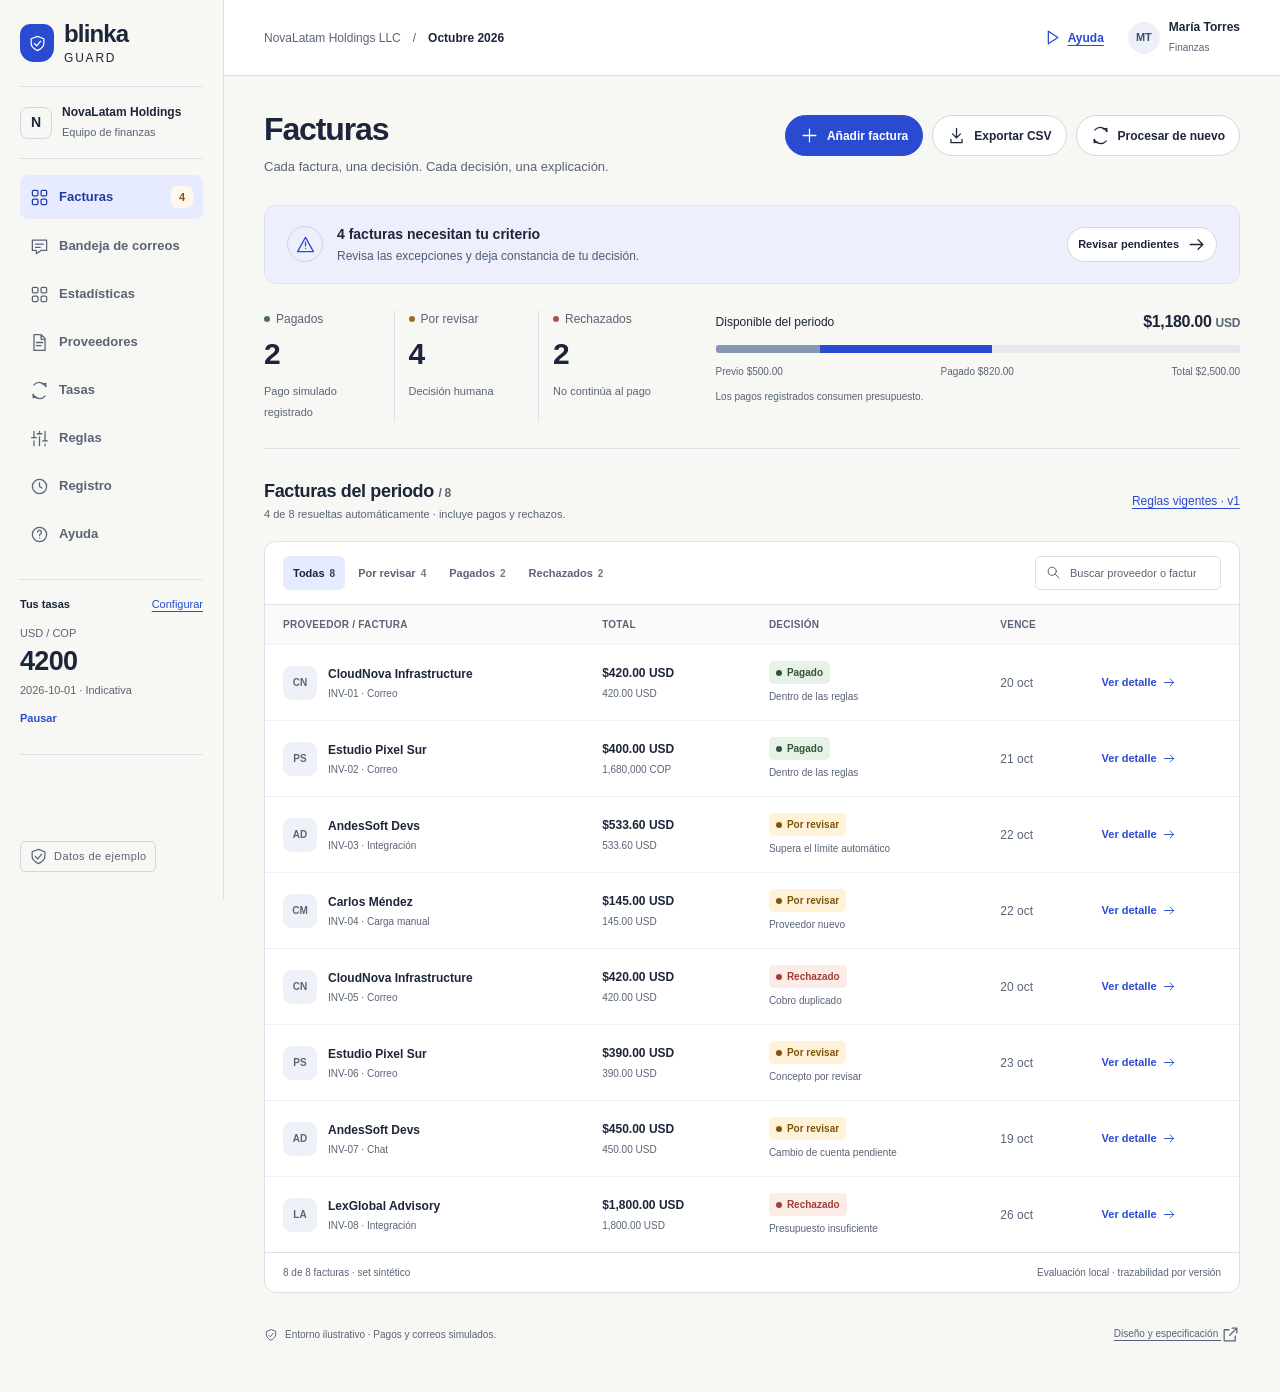
==== outputs/index.html @ d29f370d "Publish latest Blinka Guard UX/UI prototype" ====
<!doctype html>
<html lang="es">
<head>
  <meta charset="utf-8"><meta name="viewport" content="width=device-width, initial-scale=1">
  <meta name="theme-color" content="#2A4BD0">
  <title>Blinka Guard · Decisiones bajo control</title>
  <link rel="stylesheet" href="assets/styles.css">
  <link rel="stylesheet" href="assets/presentation.css">
  <script defer src="assets/domain.js"></script><script defer src="assets/app.js"></script>
</head>
<body>
  <a class="skip" href="#main">Saltar al contenido</a>
  <div id="app"></div>
  <div id="toast" class="toast" role="status" aria-live="polite"></div>
  <dialog id="confirm-dialog" aria-labelledby="dialog-title"></dialog>
</body>
</html>
---- outputs/assets/styles.css ----
@charset "UTF-8";
:root{--ink:#1c253a;--text:#1c253a;--muted:#596477;--bg:#f7f7f4;--surface:#fff;--line:#dce0e8;--accent:#2a4bd0;--accent-hover:#203ca8;--mint:#edf0fc;--warn:#80540b;--warn-bg:#fff2d8;--danger:#a03f37;--danger-bg:#fbece8;--radius:12px;--font:"Segoe UI",Inter,Arial,sans-serif;--shadow:0 16px 48px rgba(27,55,44,.14)}
*{box-sizing:border-box}body{margin:0;background:var(--bg);color:var(--text);font:14px/1.5 var(--font);font-variant-numeric:tabular-nums}button,input,select,textarea{font:inherit}button,a,input,textarea,select{-webkit-tap-highlight-color:transparent}button,a{touch-action:manipulation}button{cursor:pointer}a{color:var(--accent);text-underline-offset:3px}button:disabled{cursor:not-allowed;opacity:.48}button,input,select,textarea,a,summary{outline-offset:4px}*:focus-visible{outline:3px solid #2a4bd0}::selection{background:#dce3ff;color:var(--ink)}input,textarea{caret-color:var(--accent)}h1,h2,h3,p{margin:0}h1{font-size:32px;line-height:1.2;font-weight:650;letter-spacing:-.035em;color:var(--ink)}h2{font-size:20px;line-height:1.35;letter-spacing:-.02em;font-weight:650;color:var(--ink)}h3{font-size:15px;font-weight:650;color:var(--ink)}p{max-width:72ch}small,.small{font-size:12px}.muted{color:var(--muted)}.mono{font-family:Consolas,monospace;font-size:12px}.icon{width:19px;height:19px;flex-shrink:0;vertical-align:middle;fill:none;stroke:currentColor;stroke-width:1.6;stroke-linecap:round;stroke-linejoin:round}.skip{position:fixed;left:12px;top:-60px;z-index:100;background:#fff;padding:12px}.skip:focus{top:12px}.sidebar{position:fixed;inset:0 auto 0 0;width:224px;border-right:1px solid var(--line);background:#f7f7f4;padding:28px 20px;display:flex;flex-direction:column;z-index:20}.brand{display:flex;align-items:center;gap:10px;color:var(--ink);text-decoration:none;margin-bottom:34px}.brand-mark{display:grid;place-items:center;background:var(--ink);color:#ffffff;width:34px;height:38px;border-radius:10px 10px 14px 14px}.brand-name{font-size:24px;letter-spacing:-1px;font-weight:650;line-height:1}.brand-name span{font-size:12px;font-weight:500;letter-spacing:1.8px;display:block;margin-top:6px}.org{border-top:1px solid var(--line);border-bottom:1px solid var(--line);padding:16px 0;margin-bottom:26px;display:flex;gap:10px;align-items:center}.org-mark{width:32px;height:32px;display:grid;place-items:center;border:1px solid #d1d7e5;border-radius:8px;font-weight:600;color:var(--ink)}.org strong{font-size:12px;display:block}.org small{color:var(--muted);font-size:11px}.nav{display:flex;flex-direction:column;gap:6px}.nav a{display:flex;align-items:center;gap:10px;color:#596477;text-decoration:none;padding:12px;border-radius:8px;font-size:13px;font-weight:550}.nav a:hover{background:#eceff8}.nav a[aria-current=page]{background:#e6ebff;color:#233ca0}.nav-count{font-size:11px;background:#fff9ed;color:#80540b;min-width:22px;line-height:22px;border-radius:6px;text-align:center;margin-left:auto}.nav-bottom{margin-top:auto;padding-top:24px}.demo-label{font-size:11px;letter-spacing:.04em;color:#596477;border:1px solid #d1d7e5;display:inline-flex;align-items:center;gap:6px;padding:5px 8px;border-radius:5px}.sidebar-note{font-size:11px;color:#596477;line-height:1.6;margin-top:12px}.sidebar-note a{display:block;margin-top:6px}.workspace{margin-left:224px}.topbar{height:76px;padding:0 40px;display:flex;align-items:center;justify-content:space-between;border-bottom:1px solid var(--line);background:#fff;gap:16px}.breadcrumb{display:flex;align-items:center;gap:12px;font-size:12px;color:var(--muted)}.breadcrumb strong{color:var(--text);font-weight:550}.top-actions{display:flex;align-items:center;gap:18px}.avatar{background:#edf0f9;border-radius:50%;height:32px;width:32px;display:grid;place-items:center;font-size:11px;color:#3d4c71;font-weight:600}.identity{display:flex;align-items:center;gap:9px}.identity strong{font-size:12px;display:block}.identity small{font-size:10px;color:var(--muted)}.text-btn{border:0;background:transparent;color:var(--accent);display:inline-flex;gap:7px;align-items:center;font-size:12px;font-weight:600;padding:6px}.text-btn:hover{text-decoration:underline;text-underline-offset:4px}main{padding:34px 40px 48px;max-width:1640px;margin:auto;min-height:calc(100vh - 76px)}.page-heading{display:flex;justify-content:space-between;align-items:flex-start;gap:20px;margin-bottom:28px}.page-heading p{margin-top:9px;font-size:13px;color:var(--muted)}.heading-actions{display:flex;gap:9px;flex-wrap:wrap;padding-top:5px}.btn{display:inline-flex;align-items:center;justify-content:center;gap:8px;background:var(--surface);border:1px solid #d1d7e5;border-radius:7px;color:var(--ink);font-weight:600;padding:10px 14px;text-decoration:none;white-space:nowrap;font-size:12px;min-height:40px}.btn:hover{background:#f0f2fa}.btn.primary{background:var(--accent);border-color:var(--accent);color:#fff}.btn.primary:hover{background:var(--accent-hover)}.btn.danger{color:var(--danger);border-color:#d6aaa5;background:#fff}.btn.sm{min-height:32px;padding:7px 10px;font-size:11px}.btn.wide{width:100%}.callout{display:flex;gap:14px;align-items:center;padding:18px 22px;border:1px solid #dce2f5;border-radius:var(--radius);background:#edf0fc;margin-bottom:26px}.callout-icon{width:36px;height:36px;border:1px solid #c8d3f3;display:grid;place-items:center;border-radius:50%;color:var(--accent);flex-shrink:0}.callout strong{font-size:14px;font-weight:600}.callout p{font-size:12px;margin-top:2px;color:#4e5c7a}.callout .btn{margin-left:auto;background:#fff;flex-shrink:0}.notice{padding:14px 16px;border:1px solid #e3d0a7;background:#fffaed;border-radius:8px;color:#72521c;margin-bottom:20px;font-size:12px;display:flex;align-items:center;gap:14px;justify-content:space-between}.notice p{max-width:80ch}.notice strong{display:block;margin-bottom:3px}.notice.info{background:#edf0fc;border-color:#d2daf3;color:#3b4e83}.notice.error{background:var(--danger-bg);border-color:#ecc8c2;color:var(--danger)}.overview{display:grid;grid-template-columns:1fr 1.25fr;gap:32px;margin:0 0 30px;padding-bottom:26px;border-bottom:1px solid var(--line)}.status-summary{display:grid;grid-template-columns:repeat(3,1fr);gap:14px}.status-summary>div{border-right:1px solid var(--line);padding-right:12px}.status-summary>div:last-child{border:0}.status-summary strong{display:block;font-size:30px;font-weight:550;letter-spacing:-1px;line-height:1.2;color:var(--ink);margin:8px 0}.status-summary small{font-size:11px;color:var(--muted)}.status-label{font-size:12px;display:flex;align-items:center;gap:6px;color:var(--muted)}.dot{display:inline-block;width:6px;height:6px;border-radius:50%;background:currentColor;flex-shrink:0}.budget-head{display:flex;align-items:center;justify-content:space-between;margin-bottom:11px;font-size:12px}.budget-head strong{font-size:16px;font-weight:600;letter-spacing:-.02em}.budget-bar{height:8px;display:flex;overflow:hidden;background:#e5e8ef;border-radius:3px}.budget-bar span{height:100%}.budget-prior{background:#8997b7}.budget-approved{background:#2a4bd0}.budget-legend{display:flex;justify-content:space-between;gap:12px;margin-top:11px;font-size:10px;color:var(--muted)}.budget-note{font-size:10px;color:var(--muted);margin-top:10px}.section-heading{display:flex;align-items:center;justify-content:space-between;gap:12px;margin-bottom:18px}.section-heading h2{font-size:18px}.section-heading p{font-size:11px;color:var(--muted);margin-top:3px}.section-heading a{font-size:12px}.table-card{border:1px solid var(--line);border-radius:var(--radius);background:var(--surface);overflow:hidden}.table-toolbar{display:flex;align-items:center;justify-content:space-between;gap:14px;padding:14px 18px;border-bottom:1px solid var(--line)}.tabs{display:flex;gap:3px;flex-wrap:wrap}.tab{border:0;background:transparent;color:var(--muted);font-size:11px;font-weight:550;border-radius:6px;padding:8px 10px;min-height:34px}.tab:hover{background:#f0f2fa}.tab[aria-pressed=true]{color:var(--ink);background:#e6ebff}.tab span{margin-left:5px;font-size:10px;opacity:.85}.search{display:flex;align-items:center;gap:7px;border:1px solid var(--line);border-radius:6px;padding:7px 10px;max-width:200px;background:#fff}.search .icon{width:15px;height:15px;color:#596477}.search input{border:0;background:transparent;outline:none;width:100%;font-size:11px;color:var(--text);min-width:0}.search:focus-within{outline:2px solid #2a4bd0;outline-offset:2px}input::placeholder,textarea::placeholder{color:#596477}.table-wrap{overflow-x:auto}table{width:100%;border-collapse:collapse;text-align:left}th{background:#fafafb;color:#596477;font-size:10px;letter-spacing:.025em;font-weight:550;padding:12px 18px;white-space:nowrap}td{padding:16px 18px;border-top:1px solid #edf0f6;vertical-align:middle;font-size:12px}tbody tr:hover{background:#f7f8fc}.vendor-cell{display:flex;align-items:center;gap:11px;min-width:190px}.vendor-icon{height:34px;width:34px;border-radius:9px;background:#eef1f7;color:#596477;display:grid;place-items:center;font-size:10px;font-weight:600;flex-shrink:0}.vendor-cell strong{font-size:12px;font-weight:600;display:block;color:#1c253a}.vendor-cell small{font-size:10px;color:var(--muted);display:block;margin-top:3px}.money{font-size:12px;font-weight:600;color:#1c253a;white-space:nowrap}.money small{display:block;font-size:10px;font-weight:400;color:var(--muted);margin-top:4px}.badge{display:inline-flex;align-items:center;gap:5px;padding:4px 7px;border-radius:5px;font-size:10px;font-weight:600;white-space:nowrap}.badge.approved{background:#e8f1e6;color:#356044}.badge.review{background:var(--warn-bg);color:var(--warn)}.badge.blocked,.badge.rejected{background:var(--danger-bg);color:var(--danger)}.badge.neutral{background:#eef1f7;color:#596477}.reason-short{font-size:10px;color:var(--muted);margin-top:5px;max-width:220px}.row-link{display:inline-flex;align-items:center;gap:5px;text-decoration:none;font-size:11px;font-weight:600;white-space:nowrap}.row-link:hover{text-decoration:underline}.row-link .icon{width:14px}.table-footer{padding:12px 18px;border-top:1px solid var(--line);display:flex;justify-content:space-between;gap:12px;color:var(--muted);font-size:10px}.page-footer{display:flex;align-items:center;justify-content:space-between;gap:20px;margin-top:24px;color:var(--muted);font-size:10px}.page-footer a{color:var(--muted)}.footer-note{display:flex;align-items:center;gap:7px}.footer-note .icon{width:14px;height:14px}.empty{padding:54px 20px;text-align:center}.empty .icon{width:30px;height:30px;color:#596477;margin-bottom:14px}.empty h3{font-size:17px;margin-bottom:5px}.empty p{margin:0 auto 16px;font-size:12px;color:var(--muted)}.back{display:inline-flex;align-items:center;gap:6px;font-size:12px;text-decoration:none;margin-bottom:22px}.back .icon{width:15px}.detail-heading{margin-bottom:22px}.detail-heading h1{font-size:28px}.detail-meta{display:flex;align-items:center;gap:10px;margin-top:10px;font-size:12px;color:var(--muted);flex-wrap:wrap}.detail-grid{display:grid;grid-template-columns:minmax(280px,.95fr) minmax(340px,1.05fr);gap:26px;align-items:start}.evidence{background:#edf0f6;border:1px solid #dce0e8;border-radius:var(--radius);padding:20px}.evidence-title{display:flex;align-items:center;justify-content:space-between;gap:10px;font-size:11px;color:#596477;margin-bottom:18px}.paper{background:#fff;min-height:390px;padding:30px 26px;box-shadow:0 7px 20px #34492a0b;border-radius:2px;color:#1c253a}.paper-brand{font-size:19px;font-weight:650;letter-spacing:-.04em;border-bottom:2px solid #2a4bd0;padding-bottom:14px;margin-bottom:24px}.paper-title{display:flex;justify-content:space-between;font-size:11px;margin-bottom:28px}.paper-title strong{font-size:16px}.paper p{font-size:11px;margin-bottom:7px}.paper-label{font-size:9px;color:#596477;margin-bottom:6px}.paper-line{display:flex;justify-content:space-between;gap:10px;padding:10px 0;border-bottom:1px solid #e2e6ef;font-size:11px}.paper-total{display:flex;justify-content:space-between;margin-top:18px;font-size:15px;font-weight:650}.paper-stamp{margin-top:30px;font-size:9px;text-transform:uppercase;letter-spacing:.08em;color:#596477}.paper.ticket{max-width:310px;margin:auto;font-family:Consolas,monospace}.paper.ticket .paper-brand{font-size:16px;border-bottom:1px dashed #596477}.paper.handwritten{background:#fffef8}.paper.handwritten .paper-brand{font-family:Georgia,serif;font-style:italic;font-size:20px}.chat-paper{background:#eef1f7;box-shadow:none;min-height:390px;padding:18px}.chat-header{border-bottom:1px solid #dce0e8;padding-bottom:15px;margin-bottom:22px;font-size:12px;font-weight:600}.chat-bubble{background:white;padding:15px 14px;border-radius:0 10px 10px 10px;font-size:13px;line-height:1.7;max-width:280px}.chat-bubble strong{color:#9b443a}.chat-time{text-align:right;font-size:9px;color:#596477;margin-top:12px}.evidence-caption{font-size:10px;color:#596477;margin-top:14px;line-height:1.6}.extraction{margin-top:20px}.data-list{display:grid;grid-template-columns:1fr 1fr;gap:0;margin-top:8px}.data-list>div{padding:11px 0;border-bottom:1px solid #dce0e8}.data-list dt{font-size:10px;color:var(--muted)}.data-list dd{margin:3px 0 0;font-size:12px;font-weight:550}.data-list .total{grid-column:span 2;display:flex;justify-content:space-between;align-items:center}.data-list .total dd{font-size:21px;letter-spacing:-.02em}.decision-panel{background:#fff;border:1px solid var(--line);border-radius:var(--radius);padding:24px}.decision-panel h2{margin-top:15px;font-size:22px}.decision-explanation{font-size:13px;line-height:1.75;margin-top:9px;color:#596477}.decision-context{display:flex;align-items:center;gap:6px;font-size:10px;color:var(--muted);margin-top:14px}.decision-context .icon{width:13px;height:13px}.divider{border:0;border-top:1px solid var(--line);margin:23px 0}.checks{list-style:none;padding:0;margin:12px 0 0}.checks li{display:flex;gap:10px;padding:9px 0;align-items:flex-start}.check-icon{height:19px;width:19px;display:grid;place-items:center;border-radius:50%;background:#ebf3e6;color:#4a754c;flex-shrink:0;margin-top:1px}.check-icon .icon{width:12px;height:12px;stroke-width:2}.check-icon.fail{background:#f7ecdb;color:#956922}.checks strong{display:block;font-size:11px;font-weight:550}.checks small{display:block;color:var(--muted);font-size:10px;margin-top:2px}.actions-box{margin-top:23px;padding-top:20px;border-top:1px solid var(--line)}.actions-box p{font-size:11px;color:var(--muted);margin:7px 0 15px}.field{display:block;margin:0 0 18px}.field>span,.field>label{display:block;font-size:12px;font-weight:600;margin-bottom:7px}.field input[type=number],.field select,.field textarea{width:100%;border:1px solid #c8d0e0;background:#fff;border-radius:7px;padding:11px 12px;color:var(--ink);min-height:44px}.field textarea{resize:vertical;min-height:80px;font-size:12px}.field small{font-size:10px;color:var(--muted);display:block;margin-top:6px}.field input[aria-invalid=true],.field textarea[aria-invalid=true]{border-color:var(--danger)}.field-error{font-size:11px;color:var(--danger);margin-bottom:12px}.button-row{display:flex;gap:8px;flex-wrap:wrap}.decision-next{margin-top:18px;padding:15px;background:#f4f6fc;border-radius:8px;font-size:12px}.decision-next strong{display:block;font-size:11px;margin-bottom:5px}.detail-secondary{margin-top:22px;border:1px solid var(--line);border-radius:9px;background:#fff}.detail-secondary summary{cursor:pointer;font-size:11px;font-weight:600;padding:14px 16px;color:#4a5875}.detail-secondary .inner{padding:0 16px 16px}.detail-secondary p{font-size:11px;color:var(--muted);margin-bottom:9px}pre{overflow:auto;max-height:300px;border-radius:6px;background:#f4f6fc;padding:14px;font-size:10px;color:#3d4c71;line-height:1.6;margin:0;white-space:pre-wrap;word-break:break-word}.rules-layout{display:grid;grid-template-columns:minmax(300px,1fr) minmax(320px,1fr);gap:28px;align-items:start}.panel{background:#fff;border:1px solid var(--line);border-radius:var(--radius);padding:24px}.panel>p{font-size:12px;color:var(--muted);margin:7px 0 22px}.panel h2{font-size:18px}.form-grid{display:grid;grid-template-columns:1fr 1fr;gap:18px}.input-suffix{position:relative}.input-suffix input{padding-right:48px!important}.input-suffix b{position:absolute;right:14px;top:12px;font-size:11px;font-weight:500;color:var(--muted)}input[type=range]{width:100%;accent-color:var(--accent);height:20px;margin:10px 0 0}.provider-list{display:grid;gap:0;margin:13px 0 20px}.provider-item{display:flex;align-items:center;gap:10px;padding:11px 0;border-bottom:1px solid #e2e6ef;font-size:12px;cursor:pointer}.provider-item input{width:16px;height:16px;accent-color:var(--accent)}.provider-item small{margin-left:auto;color:var(--muted);font-size:10px}.preview{position:sticky;top:24px}.preview-title{display:flex;align-items:center;justify-content:space-between;gap:10px}.preview-title .badge{font-size:9px}.preview-summary{display:flex;gap:25px;margin:21px 0}.preview-summary strong{font-size:26px;display:block;line-height:1.2;font-weight:550;color:var(--ink)}.preview-summary small{font-size:10px;color:var(--muted)}.preview-row{display:flex;justify-content:space-between;align-items:center;gap:12px;border-top:1px solid var(--line);padding:12px 0;font-size:11px}.preview-row small{display:block;color:var(--muted);font-size:10px}.preview-changed{background:#fffaf0;margin-left:-10px;margin-right:-10px;padding-left:10px;padding-right:10px}.preview-note{font-size:11px;color:var(--muted);margin-top:16px}.rule-current{display:flex;justify-content:space-between;font-size:11px;color:var(--muted);padding:12px 0}.timeline{display:grid;gap:0}.timeline-item{display:grid;grid-template-columns:30px 1fr auto;gap:14px;padding:21px 0;border-bottom:1px solid var(--line);align-items:start}.timeline-icon{width:29px;height:29px;display:grid;place-items:center;border:1px solid var(--line);background:#f4f6fc;border-radius:50%;color:#596477}.timeline-icon .icon{width:14px}.timeline-item h3{font-size:12px}.timeline-item p{font-size:11px;color:var(--muted);margin-top:5px}.timeline-item time{font-size:10px;color:var(--muted)}.timeline-item details{margin-top:8px}.timeline-item summary{font-size:10px;color:var(--accent);cursor:pointer}.guide-grid{display:grid;grid-template-columns:1fr 1fr;gap:25px}.guide-step{padding:20px 0;border-bottom:1px solid var(--line)}.guide-step:first-child{padding-top:5px}.guide-step h3{margin-bottom:6px}.guide-step p{font-size:12px;color:var(--muted);margin-bottom:12px}.guide-step .btn{font-size:11px}.muted-box{background:#eef1f9;padding:18px;border-radius:8px;font-size:12px;color:#4a5875;margin-top:18px}.muted-box p{margin-top:6px}.state-demo{margin-top:18px}.skeleton{background:#e5e9f3;border-radius:5px;height:18px;margin:13px 0;animation:pulse 1s ease-in-out infinite alternate}.loading-box{background:#fff;border:1px solid var(--line);padding:28px;border-radius:12px}.loading-box p{font-size:12px;color:var(--muted);margin:8px 0 20px}.loading-box .skeleton:nth-child(2n){width:72%}@keyframes pulse{to{opacity:.4}}.toast{position:fixed;bottom:24px;left:calc(50% + 112px);transform:translateX(-50%) translateY(15px);padding:13px 18px;background:#1c253a;color:#fff;font-size:12px;border-radius:9px;box-shadow:var(--shadow);opacity:0;pointer-events:none;z-index:80;transition:opacity .18s,transform .18s;max-width:calc(100vw - 32px)}.toast.visible{opacity:1;transform:translateX(-50%) translateY(0)}dialog{border:0;border-radius:14px;padding:28px;max-width:440px;width:calc(100% - 32px);box-shadow:var(--shadow);color:var(--text)}dialog::backdrop{background:#1c253a60}dialog h2{font-size:22px}dialog p{font-size:13px;color:var(--muted);margin:12px 0 22px}dialog .button-row{justify-content:flex-end}.storage-note{font-size:11px;background:#fff2d8;padding:10px 16px;color:#80540b}.visually-hidden{position:absolute;width:1px;height:1px;padding:0;overflow:hidden;clip:rect(0,0,0,0);white-space:nowrap;border:0}.history-mini{margin-top:15px}.history-mini li{font-size:11px;color:var(--muted);margin:8px 0}.human-note{font-size:12px;margin-top:15px;padding:15px;background:#f4f6fc;border-radius:7px}.human-note strong{display:block;margin-bottom:4px}.export-note{font-size:10px;color:var(--muted);margin-top:15px}
@media(min-width:1500px){td{padding-top:20px;padding-bottom:20px}.table-toolbar{padding-top:18px;padding-bottom:18px}main{padding-top:42px}.overview{margin-bottom:34px}}
@media(max-width:1200px){.sidebar{width:194px;padding:26px 16px}.workspace{margin-left:194px}.topbar{padding:0 26px}main{padding:28px 26px}.table-toolbar{flex-wrap:wrap}.search{max-width:none;width:100%}.overview{grid-template-columns:1fr;gap:22px}.status-summary{max-width:600px}.detail-grid{gap:18px}.decision-panel{padding:20px}.paper{padding:24px 18px}.toast{left:calc(50% + 97px)}}
@media(max-width:900px){.sidebar{width:76px;padding:24px 12px}.brand{justify-content:center}.brand-name,.org,.nav a span,.nav-bottom{display:none}.nav a{justify-content:center;padding:13px}.nav a .nav-count{display:none}.workspace{margin-left:76px}.topbar{padding:0 24px}.rules-layout,.detail-grid{grid-template-columns:1fr}.preview{position:static}.detail-grid{max-width:800px}.evidence{order:2}.decision-column{order:1}.guide-grid{grid-template-columns:1fr}.toast{left:calc(50% + 38px)}.breadcrumb{font-size:11px}.identity strong,.identity small{display:none}}
@media(max-width:600px){.sidebar{position:static;width:100%;height:auto;padding:14px 18px;border-right:0;border-bottom:1px solid var(--line);display:block}.brand{justify-content:flex-start;margin:0}.brand-name{display:block;font-size:19px;letter-spacing:-.8px}.brand-name span{display:inline;font-size:11px;margin-left:7px;letter-spacing:1.4px}.brand-mark{width:27px;height:30px;border-radius:7px 7px 10px 10px}.brand-mark .icon{width:17px}.nav{flex-direction:row;margin-top:15px;gap:5px}.nav a{padding:9px 10px;flex:1;font-size:10px;gap:6px;min-height:40px}.nav a .icon{width:16px;height:16px}.nav a span{display:inline}.nav a[data-nav=guide]{flex:0}.nav a[data-nav=guide] span{display:none}.workspace{margin:0}.topbar{height:56px;padding:0 18px}.breadcrumb{gap:6px;font-size:10px}.breadcrumb .crumb-org{display:none}.top-actions{gap:8px}.top-actions .text-btn{font-size:10px}.avatar{width:26px;height:26px;font-size:9px}main{padding:24px 18px 32px;min-height:70vh}h1{font-size:27px}.page-heading{flex-direction:column;gap:12px;margin-bottom:22px}.page-heading p{font-size:12px}.heading-actions{padding:0;gap:7px;width:100%}.heading-actions .btn{flex:1;font-size:11px;padding:9px}.callout{padding:15px;flex-wrap:wrap;gap:10px;margin-bottom:23px}.callout-icon{width:29px;height:29px}.callout>div:nth-child(2){flex:1}.callout strong{font-size:12px}.callout p{font-size:10px}.callout .btn{margin-left:39px;font-size:10px;min-height:33px;padding:7px 10px}.overview{gap:20px;margin-bottom:23px;padding-bottom:22px}.status-summary{gap:8px}.status-label{font-size:10px;gap:5px}.status-summary strong{font-size:27px;margin:6px 0}.status-summary small{font-size:9px}.budget-head{font-size:11px}.budget-head strong{font-size:14px}.budget-legend{font-size:9px;gap:5px;flex-wrap:wrap}.budget-note{font-size:9px}.section-heading h2{font-size:17px}.section-heading p{font-size:10px}.section-heading a{font-size:10px}.table-toolbar{padding:12px;gap:10px}.tabs{gap:2px}.tab{font-size:10px;padding:7px 8px}.tab span{font-size:9px;margin-left:3px}.table-wrap{overflow:visible}table,tbody{display:block}thead{display:none}tr{display:grid;grid-template-columns:1fr auto;padding:15px 13px;gap:12px;border-top:1px solid var(--line)}td{display:block;padding:0;border:0;min-width:0}td.vendor-td{grid-column:1;grid-row:1}td.money-td{grid-column:2;grid-row:1;text-align:right}td.status-td{grid-column:1;grid-row:2}td.due-td{display:none}td.link-td{grid-column:2;grid-row:2;align-self:center}.vendor-cell{min-width:0;gap:8px}.vendor-icon{height:29px;width:29px;font-size:9px;border-radius:7px}.vendor-cell strong{font-size:10px}.vendor-cell small{font-size:9px}.money{font-size:11px}.money small{font-size:9px}.badge{font-size:9px;padding:4px 6px}.reason-short{font-size:9px}.row-link{font-size:10px;min-height:36px}.table-footer{padding:11px 13px;font-size:9px}.table-footer span:last-child{display:none}.page-footer{font-size:9px;align-items:flex-start;flex-direction:column;gap:10px;margin-top:18px}.detail-heading h1{font-size:25px}.detail-meta{font-size:11px}.detail-grid{gap:20px}.evidence{padding:15px}.decision-panel,.panel{padding:19px}.decision-panel h2{font-size:21px}.decision-explanation{font-size:12px}.checks strong{font-size:11px}.checks small{font-size:10px}.form-grid{grid-template-columns:1fr;gap:0}.rules-layout{gap:20px}.notice{align-items:flex-start;flex-direction:column;font-size:11px}.notice .btn{font-size:10px}.preview-summary{gap:22px}.toast{left:50%;width:calc(100% - 36px);text-align:center;bottom:16px}.timeline-item{grid-template-columns:25px 1fr;gap:10px}.timeline-item time{grid-column:2;grid-row:2}.button-row .btn{flex:1;font-size:11px}.paper{min-height:360px}.guide-grid{gap:20px}.field textarea{font-size:13px}}
main:focus{outline:none}
.paper-label,.paper-stamp,.chat-time{color:var(--muted)}
@media(max-width:600px){.callout>div:nth-child(2){flex:1 1 calc(100% - 45px)}.callout .btn{margin-left:39px;flex-basis:calc(100% - 39px);justify-content:space-between}.vendor-cell strong{font-size:12px}.vendor-cell small{font-size:10px}.money{font-size:12px}.money small{font-size:10px}.badge{font-size:10px}.reason-short{font-size:10px}.nav a{font-size:11px}.section-heading>a{white-space:nowrap}.status-label{font-size:11px}.status-summary small{font-size:10px}}
@media(prefers-reduced-motion:reduce){*,*::before,*::after{animation:none!important;transition:none!important;scroll-behavior:auto!important}}
@media print{.sidebar,.topbar,.heading-actions,.page-footer,.btn,.toast,.back,.actions-box{display:none!important}.workspace{margin:0}main{padding:0}.detail-grid{grid-template-columns:1fr 1fr}.evidence{order:0}.decision-column{order:0}.panel,.decision-panel{break-inside:avoid}body{background:white}}

/* Blinka-inspired extension: financial controls remain visually quiet. */
.btn{border-radius:999px}.sidebar .brand-mark{background:var(--accent)}
.brand-name{letter-spacing:-.035em}.sidebar-note{position:relative;padding-bottom:50px;overflow:hidden}.sidebar-note:after{content:"";position:absolute;width:180px;height:55px;border:1px solid #b6c4ed;border-radius:50%;transform:rotate(-22deg);top:82px;left:-30px;box-shadow:0 8px 0 -7px #b6c4ed,0 16px 0 -15px #b6c4ed;pointer-events:none}
.field input:not([type=checkbox]):not([type=range]),.field select{width:100%;min-height:44px;padding:10px 12px;border:1px solid #c8d0e0;border-radius:7px;background:#fff;color:var(--ink)}
.fx-strip{padding:22px 0;margin-bottom:26px;border-top:1px solid var(--line);border-bottom:1px solid var(--line)}.fx-strip .section-heading{margin-bottom:16px}.fx-grid{display:grid;grid-template-columns:repeat(4,minmax(0,1fr));gap:24px}.fx-item{min-width:0}.fx-item>div{display:flex;flex-wrap:wrap;gap:6px 12px;justify-content:space-between;font-size:12px}.fx-item>div span{color:var(--muted);font-size:10px}.fx-item b{display:block;font-size:24px;font-weight:550;letter-spacing:-.02em;margin:6px 0}.fx-item small{display:block;font-size:10px;color:var(--muted);overflow-wrap:anywhere}.fx-strip>p{margin-top:15px}.settings-links{margin:18px 0 24px}.provider-shortcut{display:flex;justify-content:space-between;align-items:center;gap:16px;padding:14px 0;margin-bottom:22px;border-top:1px solid var(--line);border-bottom:1px solid var(--line);font-size:12px}.suggestions{display:flex;gap:7px;flex-wrap:wrap;margin:-9px 0 20px}.suggestion{border:1px solid #d3dbee;border-radius:8px;background:#f5f7fd;color:#324a8a;font-size:11px;padding:8px 10px;text-align:left;min-height:36px}.suggestion:hover{background:#e7edff}.currency-options{border:0;padding:0;margin:0 0 22px;display:flex;flex-wrap:wrap;gap:14px}.currency-options legend{font-size:12px;font-weight:600;margin-bottom:10px}.currency-options label{display:flex;align-items:center;gap:5px;font-size:12px}.currency-options input{accent-color:var(--accent);width:16px;height:16px}.comparison{margin:14px 0 22px}.comparison .preview-row{align-items:flex-start}.comparison small{margin-top:4px}.evaluation-dialog{max-width:760px;max-height:90vh;overflow:auto}.upload-area{display:flex;flex-direction:column;gap:12px;justify-content:center;min-height:210px;padding:28px 22px;border:1px dashed #8a9ac9;border-radius:12px;background:#f5f7fd;color:var(--ink)}.upload-area span{font-size:12px;color:var(--muted)}.upload-area input{max-width:100%;font-size:12px}.upload-area input::file-selector-button{border:0;background:var(--accent);color:white;padding:10px 14px;border-radius:999px;margin:6px 10px 6px 0;cursor:pointer}#file-status{overflow-wrap:anywhere;margin:14px 0 22px}.table-toolbar select{max-width:170px;padding:8px;border:1px solid var(--line);border-radius:6px;background:#fff;color:var(--ink)}[hidden]{display:none!important}*:focus-visible{outline-color:var(--accent)}body{scrollbar-color:#8997b7 #eef1f7}.badge.approved{color:#30563c}.nav a{padding:11px 10px}.btn{white-space:normal;text-align:center}.fx-strip h2{font-size:18px}
@media(max-width:1100px){.fx-grid{grid-template-columns:repeat(2,minmax(0,1fr));gap:22px}.comparison .preview-row{flex-wrap:wrap}}
@media(max-width:700px){.fx-grid{gap:20px 14px}.fx-item b{font-size:22px}.provider-shortcut{align-items:flex-start;flex-direction:column}.nav{overflow-x:auto}.nav a{flex-shrink:0}.upload-area{padding:18px;min-height:180px}.comparison .preview-row{flex-direction:column}.page-heading .heading-actions{width:100%}.currency-options{gap:16px}.fx-strip{margin-bottom:22px}.table-toolbar{align-items:flex-start}.evaluation-dialog{padding:20px}.suggestion{min-height:44px}}

.criteria-section{border-top:1px solid var(--line);border-bottom:1px solid var(--line);margin:12px 0 26px;padding:24px 0}.criteria-section>p{margin:8px 0 14px}.criteria-list{margin:18px 0}.criterion-row{padding:15px 0;border-bottom:1px solid var(--line)}.criterion-row strong{font-size:13px}.criterion-row p{font-size:11px;color:var(--muted);margin:5px 0 10px}.criterion-row .button-row{align-items:center}.criterion-row label{font-size:12px;display:flex;align-items:center;gap:6px;margin-right:auto}.criterion-row input{accent-color:var(--accent);width:16px;height:16px}.criterion-builder{border:1px solid var(--line);border-radius:10px}.criterion-builder>summary{padding:15px;font-size:13px;font-weight:600;color:var(--accent);cursor:pointer}.criterion-fields{padding:0 15px 16px}.criterion-fields>p{margin-top:12px}.preset-list{padding:0;list-style:none}.preset-list li{font-size:12px;padding:10px 0;border-bottom:1px solid var(--line)}.preset-list span{display:block;font-size:11px;color:var(--muted);margin:4px 0}.criteria-list:empty{display:none}
.rules-layout>*{min-width:0}.field select,.field input,.upload-area input{min-width:0;max-width:100%}
@media(max-width:600px){#provider-results tr{grid-template-columns:minmax(0,1fr) auto}#provider-results td:nth-child(1){grid-column:1;grid-row:1;overflow-wrap:anywhere}#provider-results td:nth-child(2){grid-column:2;grid-row:1}#provider-results td:nth-child(3){grid-column:1/-1;grid-row:2}#provider-results td:nth-child(3):before{content:'Monedas: ';color:var(--muted)}#provider-results td:nth-child(4){grid-column:1/-1;grid-row:3}#provider-results td:nth-child(5){grid-column:1/-1;grid-row:4}#provider-results td:nth-child(5) .btn{min-width:100px}#new-invoice-form .panel{width:100%}}
---- outputs/assets/presentation.css ----
.sidebar{overflow-y:auto;padding-top:22px}.brand{margin-bottom:22px}.org{margin-bottom:16px}.nav a{min-height:42px}.nav-bottom{padding-top:16px}.sidebar-note{display:none}.ticker{margin-top:24px;padding:16px 0;border-top:1px solid var(--line);border-bottom:1px solid var(--line)}.ticker-head{display:flex;justify-content:space-between;font-size:11px;margin-bottom:12px}#ticker-value>span,#ticker-value>small{display:block;font-size:11px;color:var(--muted)}#ticker-value>strong{display:block;font-size:27px;font-weight:600;letter-spacing:-.025em}.ticker .text-btn{padding:7px 0;font-size:11px}.rules-full{max-width:none}.criteria-board{display:grid;grid-template-columns:1fr 1fr;gap:24px;margin:24px 0}.criteria-lane{background:#f2f4f8;padding:20px;border-radius:12px;min-width:0;border:1px solid transparent}.criteria-lane>header{display:flex;align-items:center;justify-content:space-between}.criteria-lane>header h3{font-size:20px}.criteria-lane>header span{color:var(--muted);font-size:13px}.criteria-lane>p{font-size:12px;color:var(--muted);margin:6px 0 18px}.criteria-lane.blocked>header h3{color:var(--danger)}.criteria-lane.review>header h3{color:var(--warn)}.criterion-card{padding:16px;background:white;border:1px solid var(--line);border-radius:10px;margin-top:12px;cursor:grab}.criterion-card:active{cursor:grabbing}.criterion-card>strong{font-size:14px;display:block}.criterion-card>p{font-size:12px;color:var(--muted);margin:6px 0 14px}.card-controls{display:flex;align-items:center;gap:10px;flex-wrap:wrap}.card-controls label{font-size:12px;margin-right:auto;display:flex;gap:6px;align-items:center}.card-controls input{width:16px;height:16px;accent-color:var(--accent)}.move-control{display:flex;align-items:center;justify-content:space-between;font-size:11px;margin-top:12px;padding-top:12px;border-top:1px solid var(--line);color:var(--muted)}select{color:var(--ink);background:white;border:1px solid #aeb8ce;border-radius:6px;padding:8px;max-width:100%}.drag-over{border-color:var(--accent);background:#e6ebff}.criterion-builder>summary{display:inline-flex;background:var(--accent);color:white;border-radius:7px;margin:12px;font-weight:600}.sticky-actions{padding-top:18px;border-top:1px solid var(--line)}.provider-layout{display:grid;grid-template-columns:1.05fr 1fr;gap:24px;align-items:start}.provider-layout>div>.panel{margin-bottom:24px}.bank-row,.provider-note{padding:18px 0;border-bottom:1px solid var(--line)}.bank-row p,.provider-note p{font-size:12px;margin:7px 0}.provider-note small{display:block;color:var(--muted);font-size:11px}.provider-note a{display:block;margin-top:8px;font-size:12px}.notes-panel form{margin-top:18px}#bank-editor form{margin-top:20px;padding-top:20px;border-top:1px solid var(--line)}.bank-warning{padding:22px;background:#fff6e5;border:1px solid #d5b982;border-radius:12px;margin-bottom:20px}.bank-warning h2{font-size:20px;color:#6c4b12}.bank-warning p{font-size:13px;margin-top:12px;color:#6c4b12}.rates-layout{display:grid;grid-template-columns:1.4fr 1fr;gap:24px;align-items:start}.rates-layout form{margin-top:22px}.pair-result{padding:20px 0;border-block:1px solid var(--line);margin-bottom:22px}.pair-result strong{display:block;font-size:26px;font-weight:600;overflow-wrap:anywhere}.pair-result small{display:block;color:var(--muted);margin-top:7px}.favorite-row{display:flex;align-items:center;justify-content:space-between;padding:20px 0;border-bottom:1px solid var(--line)}.favorite-row small{display:block;margin-top:6px;color:var(--muted)}.rates-layout .panel>p:last-child{margin-top:20px}.scope-bar{display:flex;justify-content:space-between;gap:20px;padding:12px 16px;background:#e6ebff;margin-bottom:20px}.mail-toolbar{display:flex;justify-content:space-between;gap:16px;flex-wrap:wrap;margin-bottom:16px}.mail-layout{display:grid;grid-template-columns:minmax(240px,.8fr) minmax(0,1.7fr);border:1px solid var(--line);border-radius:12px;overflow:hidden;background:white;min-height:540px}.mail-list{background:#f7f8fb;border-right:1px solid var(--line)}.mail-item{display:block;width:100%;padding:20px;text-align:left;border:0;border-bottom:1px solid var(--line);background:transparent;color:var(--ink)}.mail-item:hover{background:#edf0fc}.mail-item.selected{background:#e6ebff}.mail-item strong{font-size:13px;line-height:1.5}.mail-item small,.mail-item>span{display:block;color:var(--muted);font-size:11px;margin-top:7px}.mail-reader{padding:26px;min-width:0}.mail-reader h2{font-size:21px;overflow-wrap:anywhere}.mail-reader .section-heading a{font-size:12px;margin-right:12px}.mail-reader .section-heading{align-items:flex-start}.mail-message{padding:22px 0;border-top:1px solid var(--line)}.mail-message header{display:flex;gap:14px;justify-content:space-between;flex-wrap:wrap}.mail-message header strong{font-size:12px;overflow-wrap:anywhere}.mail-message small{color:var(--muted);font-size:11px}.mail-message p{margin:16px 0;font-size:13px;line-height:1.7;overflow-wrap:anywhere}.mail-foot{margin-top:16px}.unread-dot{display:inline-block;width:7px;height:7px;background:var(--accent);border-radius:50%;margin-right:7px}.composer{margin-bottom:24px}.composer textarea{min-height:150px}.upload-panel{max-width:760px;margin-bottom:24px}.upload-panel>p{margin-top:16px}#scan-form{max-width:900px}#scan-form>p{margin:8px 0 24px}.efficiency{display:flex;align-items:center;justify-content:space-between;gap:32px;padding:36px 0;border-block:1px solid var(--line);margin-bottom:30px}.efficiency h2{font-size:28px}.efficiency p{margin-top:12px;color:var(--muted)}.efficiency-time{min-width:200px}.efficiency-time strong{display:block;font-size:64px;font-weight:600;letter-spacing:-.035em;color:var(--accent)}.efficiency-time span{font-size:12px;color:var(--muted)}.stats-grid{display:grid;grid-template-columns:repeat(3,1fr);margin-bottom:32px;gap:24px}.stats-grid section{padding:16px 0}.stats-grid section>strong{font-size:40px;font-weight:600}.stats-grid h2{font-size:17px;margin:6px 0}.stats-grid p{font-size:12px;color:var(--muted)}.stat-bar{display:flex;align-items:center;gap:20px;margin:24px 0}.stat-bar>span{width:95px;font-size:13px}.stat-bar>div{flex:1;background:#f0f2f7;height:20px;border-radius:4px;overflow:hidden}.stat-bar i{display:block;height:100%;background:#46734c}.stat-bar i.review{background:#987022}.stat-bar i.blocked{background:#a4554c}input[readonly]{background:#f2f4f8;color:var(--muted)}.field input{min-width:0}.field input::placeholder,.field textarea::placeholder{color:#596477}.field-error:empty{display:none}.panel{min-width:0}.btn,.text-btn{min-height:40px}.page-footer{margin-top:32px}
@media(max-width:1100px){.sidebar{width:208px;padding-inline:14px}.workspace{margin-left:208px}main{padding:28px 24px}.criteria-board{gap:14px}.criteria-lane{padding:14px}.provider-layout,.rates-layout{grid-template-columns:1fr}.mail-layout{grid-template-columns:260px 1fr}.mail-reader{padding:20px}}
@media(max-width:700px){.sidebar{position:relative;inset:auto;width:100%;padding:16px;overflow:visible}.workspace{margin-left:0}.sidebar .brand{margin:0 0 14px}.org,.nav-bottom,.ticker{display:none}.nav{flex-direction:row;overflow-x:auto;gap:4px}.nav a{min-width:max-content}.nav a span{display:inline}.topbar{padding:0 16px;height:56px}.topbar .top-actions .text-btn{display:none}main{padding:24px 16px}.criteria-board{grid-template-columns:1fr}.criteria-lane{padding:16px}.card-controls .text-btn{min-height:44px}.move-control select{min-height:44px}.mail-layout{grid-template-columns:1fr}.mail-list{border-right:0;max-height:240px;overflow:auto;border-bottom:1px solid var(--line)}.mail-reader{padding:18px}.mail-toolbar .tabs{overflow-x:auto;max-width:100%}.mail-toolbar .search{width:100%}.mail-message header{display:block}.scope-bar{flex-direction:column;gap:6px}.efficiency{display:block;padding:24px 0}.efficiency-time{margin-top:20px}.efficiency-time strong{font-size:48px}.stats-grid{grid-template-columns:1fr;gap:0}.stats-grid section{border-bottom:1px solid var(--line)}.stats-grid section>strong{float:right;font-size:32px}.form-grid{grid-template-columns:1fr}.provider-layout,.rates-layout{gap:18px}.page-heading{flex-wrap:wrap}.criterion-builder>summary{min-height:44px}.bank-warning{padding:18px}.stat-bar{gap:10px}.ticker-head{font-size:12px}.page-heading h1{font-size:28px}}
@media(prefers-reduced-motion:reduce){*{animation:none!important;transition:none!important;scroll-behavior:auto!important}}
.criteria-lane{max-height:660px;overflow-y:auto}.criteria-lane>header{position:sticky;top:-20px;background:#f2f4f8;padding:8px 0;z-index:1}.criterion-card{padding:14px}.criterion-card>p{margin-bottom:8px}.move-control{margin-top:7px;padding-top:7px}.criteria-section>.section-heading{align-items:center}.sticky-actions{position:sticky;bottom:0;background:#fff;padding:16px 0;z-index:3}.mail-message .btn{margin-top:8px}
@media(max-width:700px){.criteria-lane{max-height:540px}.criteria-section>.section-heading{align-items:flex-start;flex-direction:column}.ticker{display:flex;align-items:center;gap:20px;margin-top:12px;padding:10px 0}.ticker-head{display:block;margin:0}.ticker-head strong,.ticker-head a{display:block;margin:4px 0}#ticker-value{flex:1}#ticker-value>strong{font-size:22px}.ticker .text-btn{min-height:44px}.sticky-actions{gap:8px}.criterion-card .text-btn{min-height:44px}}
@media(max-width:700px){.sticky-actions{position:static}}

.payment-requirements{margin:24px 0 32px;padding:24px;background:#f5f7ff;border:1px solid #cdd6f3;border-radius:16px}.payment-requirements .section-heading{margin-bottom:18px}.payment-requirements-list{display:grid;grid-template-columns:1fr 1fr;gap:18px 28px;list-style:none;padding:0;margin:0 0 20px}.payment-requirements-list li{display:flex;gap:10px;margin:0}.requirement-check{color:#2a4bd0;font-weight:700}.payment-requirements-list strong{font-size:14px}.payment-requirements-list p{font-size:13px;line-height:1.5;margin:4px 0 0;color:#526078}.payment-base{border-top:1px solid #cdd6f3;padding-top:16px;font-size:14px}.payment-requirements .small{margin-bottom:0}@media(max-width:650px){.payment-requirements{padding:18px}.payment-requirements-list{grid-template-columns:1fr;gap:16px}}
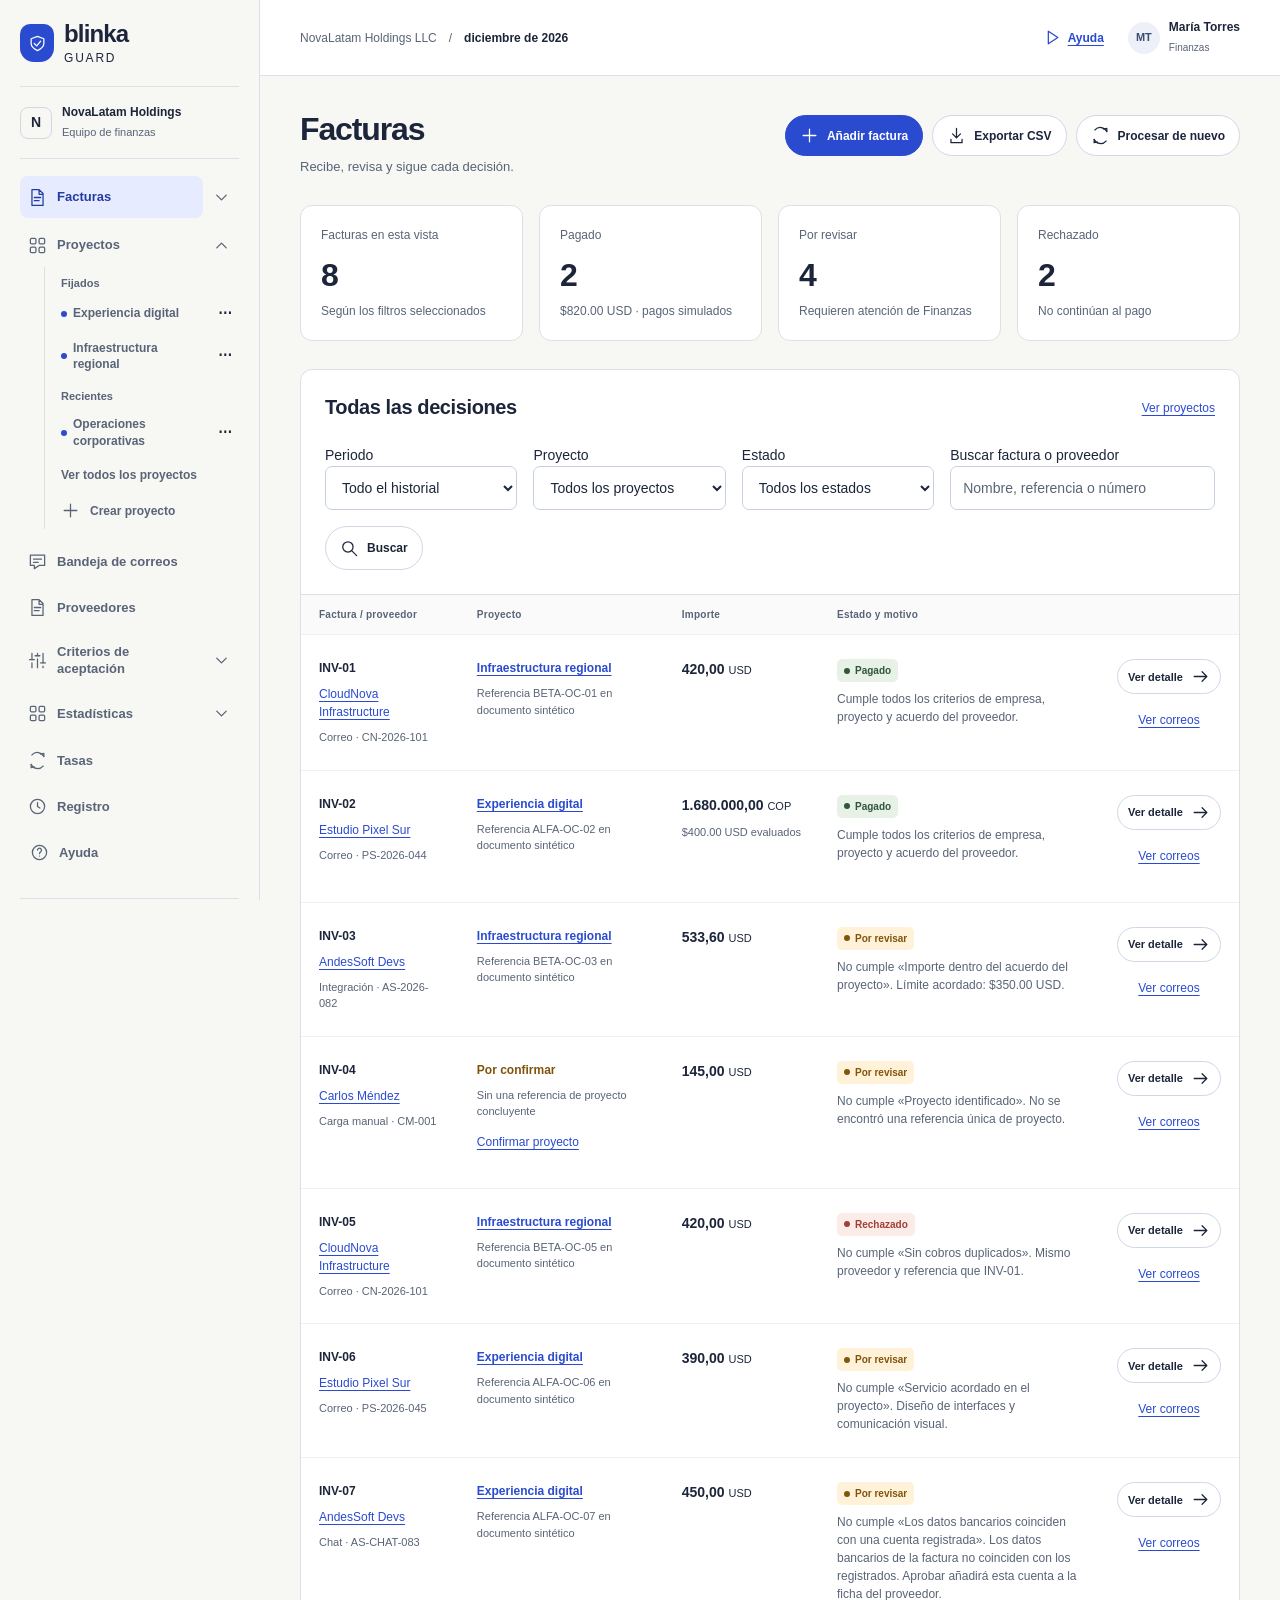
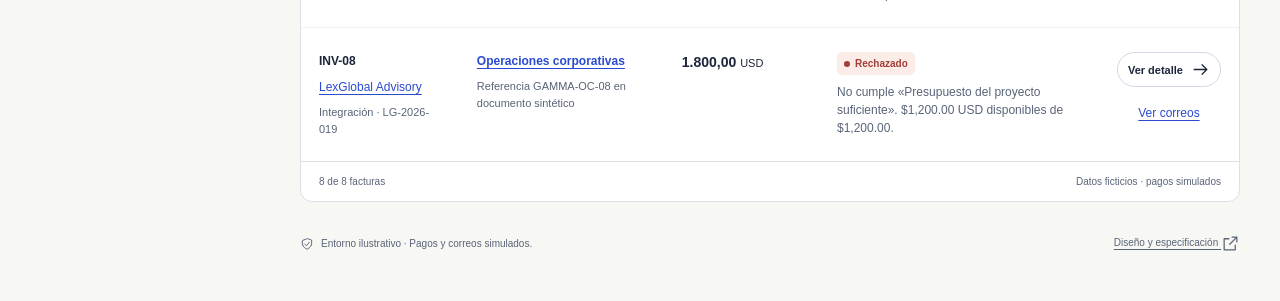
==== commit de0282b4: "Add project workspace, scoped criteria and financial dashboards" ====
--- a/outputs/index.html
+++ b/outputs/index.html
@@ -6,7 +6,23 @@
   <title>Blinka Guard · Decisiones bajo control</title>
   <link rel="stylesheet" href="assets/styles.css">
   <link rel="stylesheet" href="assets/presentation.css">
-  <script defer src="assets/domain.js"></script><script defer src="assets/app.js"></script>
+  <link rel="stylesheet" href="assets/workspace.css">
+  <link rel="stylesheet" href="assets/projects-page.css">
+  <link rel="stylesheet" href="assets/criteria-page.css">
+  <link rel="stylesheet" href="assets/stats-page.css">
+  <link rel="stylesheet" href="assets/providers-projects.css">
+  <link rel="stylesheet" href="assets/rates-page.css">
+  <link rel="stylesheet" href="assets/invoices-page.css">
+  <script defer src="assets/domain.js"></script>
+  <script defer src="assets/projects-domain.js"></script>
+  <script defer src="assets/workspace.js"></script>
+  <script defer src="assets/projects-page.js"></script>
+  <script defer src="assets/criteria-page.js"></script>
+  <script defer src="assets/stats-page.js"></script>
+  <script defer src="assets/providers-projects.js"></script>
+  <script defer src="assets/rates-page.js"></script>
+  <script defer src="assets/invoices-page.js"></script>
+  <script defer src="assets/app.js"></script>
 </head>
 <body>
   <a class="skip" href="#main">Saltar al contenido</a>
--- a/outputs/assets/workspace.css
+++ b/outputs/assets/workspace.css
@@ -0,0 +1,8 @@
+:root{--ws-sidebar:260px;--ws-gap:24px}
+.sidebar{width:var(--ws-sidebar);overflow-y:auto;padding-bottom:24px}.workspace{margin-left:var(--ws-sidebar)}
+.nav{display:flex;flex-direction:column;gap:4px}.ws-nav-row{display:flex;align-items:center;min-width:0}.nav .ws-nav-row>a{flex:1;min-width:0;white-space:normal;padding:10px 8px;font-size:13px}.ws-nav-row>a span{line-height:1.35}.ws-expand{background:none;border:0;color:var(--muted);width:36px;min-height:44px;cursor:pointer;display:grid;place-items:center;border-radius:8px}.ws-expand:hover{background:var(--line)}
+.ws-subnav{margin:0 0 8px 24px;border-left:1px solid var(--line);padding-left:8px}.ws-subnav[hidden]{display:none}.nav .ws-subnav a{font-size:12px;line-height:1.35;min-height:36px;padding:8px;color:var(--muted)}.nav .ws-subnav a[aria-current=page]{color:var(--accent);background:var(--nav-active-bg,#e6ebff)}.ws-subtitle{font-size:11px;color:var(--muted);padding:8px 8px 4px;font-weight:600}.ws-project-link{display:flex;align-items:center;position:relative}.ws-project-link>a{flex:1;min-width:0;display:flex;gap:6px;overflow-wrap:anywhere}.ws-project-dot{height:6px;width:6px;border-radius:50%;background:var(--accent);flex-shrink:0}.ws-nav-menu>summary{list-style:none;cursor:pointer;padding:4px 6px;min-width:28px;min-height:36px;display:grid;place-items:center;font-weight:700}.ws-nav-menu>summary::-webkit-details-marker{display:none}.ws-nav-menu>div{position:absolute;right:0;top:36px;background:var(--surface);border:1px solid var(--line);border-radius:8px;z-index:30;min-width:180px;box-shadow:0 8px 24px #1c253a18;padding:4px}.ws-nav-menu button{display:block;width:100%;text-align:left;background:none;border:0;padding:12px;color:var(--ink);font:inherit;font-size:12px;cursor:pointer}.ws-nav-menu button:hover{background:var(--bg)}.ws-nav-menu:not([open])>div{display:none}
+.sidebar .nav-bottom{margin-top:24px}.sidebar-note{display:none}.ws-filters{display:flex;align-items:end;gap:16px;flex-wrap:wrap;margin:0 0 24px}.ws-filter{min-width:220px;margin-bottom:0}.ws-context{display:flex;align-items:center;justify-content:space-between;gap:16px;background:var(--surface);border:1px solid var(--line);border-radius:12px;padding:20px 24px;margin:0 0 24px}.ws-context p{margin:4px 0;color:var(--muted);font-size:13px}.ws-context .button-row{flex-wrap:wrap}.ws-context .field{margin:0}.ws-context>div{min-width:0}.ws-tag{font-size:12px;display:inline-block;margin-top:4px;color:var(--accent)}.ws-summary{display:grid;grid-template-columns:repeat(4,minmax(0,1fr));border-bottom:1px solid var(--line);margin-bottom:24px;padding-bottom:24px;gap:24px}.ws-summary strong{display:block;font-size:28px;letter-spacing:-.03em;line-height:1.3;margin:8px 0}.ws-summary span,.ws-summary small{font-size:12px;color:var(--muted)}.ws-empty{padding:40px 24px;text-align:center}.ws-empty h2{font-size:20px}.ws-assignment-form{display:flex;align-items:end;gap:12px;flex-wrap:wrap}.ws-assignment-form .field{min-width:220px}.ws-mobile-button{display:none}.ws-project-cell{min-width:150px}.ws-project-cell small{display:block;color:var(--muted);margin-top:4px}.btn:focus-visible,button:focus-visible,summary:focus-visible,a:focus-visible,input:focus-visible,select:focus-visible{outline:2px solid var(--accent);outline-offset:3px}.ws-form-error{color:var(--danger);font-size:13px}.ws-data-label{display:inline-flex;gap:6px;align-items:center;padding:4px 8px;background:var(--bg);border:1px solid var(--line);border-radius:6px;font-size:11px;color:var(--muted)}
+@media(max-width:1200px){:root{--ws-sidebar:236px}#main{padding:28px 24px}.ws-summary{gap:16px}.ws-summary strong{font-size:24px}}
+@media(max-width:900px){:root{--ws-sidebar:220px}.sidebar{width:var(--ws-sidebar)}.workspace{margin-left:var(--ws-sidebar)}.sidebar .brand-name,.sidebar .org,.sidebar .nav a>span,.sidebar .nav-bottom,.sidebar .ticker{display:revert}.sidebar .nav a{justify-content:flex-start}.ws-summary{grid-template-columns:repeat(2,minmax(0,1fr))}.ws-context{align-items:flex-start;flex-direction:column}}
+@media(max-width:700px){:root{--ws-sidebar:0px}.sidebar{display:none;position:fixed;inset:64px 0 0;width:min(300px,88vw);height:calc(100dvh - 64px);z-index:80;box-shadow:10px 0 28px #1c253a25;background:var(--bg)}.sidebar.ws-open{display:block}.sidebar .brand{display:none}.sidebar .nav{display:flex}.workspace{margin-left:0}.topbar{height:64px;padding:12px 16px;position:sticky;top:0;z-index:70;background:var(--surface)}.ws-mobile-button{display:inline-flex;align-items:center;gap:8px;min-height:40px;background:none;border:1px solid var(--line);border-radius:8px;color:var(--ink);padding:8px 12px}.crumb-org{display:none}.top-actions .identity div{display:none}#main{padding:24px 16px}.ws-filters>*{width:100%;min-width:0}.ws-context{padding:16px}.ws-summary{gap:16px}.ws-summary strong{font-size:24px}.ws-assignment-form>*{width:100%}.ws-assignment-form .field{min-width:0}.page-heading{gap:16px}.page-heading h1{font-size:27px}.ws-project-cell{min-width:0}.ws-nav-menu>summary,.nav .ws-subnav a{min-height:44px}}
--- a/outputs/assets/projects-page.css
+++ b/outputs/assets/projects-page.css
@@ -0,0 +1,5 @@
+.pg-list-controls{display:flex;align-items:center;gap:16px;margin-bottom:24px;flex-wrap:wrap}.pg-list-controls .search{flex:1;max-width:420px}.pg-project-grid{display:grid;grid-template-columns:repeat(3,minmax(0,1fr));gap:20px}.pg-project-card{display:flex;flex-direction:column;min-width:0}.pg-card-top,.pg-budget-label,.pg-section-heading,.pg-card-meta,.pg-management{display:flex;align-items:center;justify-content:space-between;gap:12px}.pg-code{font-size:11px;font-weight:650;letter-spacing:.07em;color:var(--accent)}.pg-status{font-size:11px;color:var(--ink);display:inline-flex;gap:6px;align-items:center}.pg-status:before{content:'';width:6px;height:6px;background:var(--accent);border-radius:50%}.pg-status.pg-archived:before{background:var(--muted)}.pg-project-card h2{margin:24px 0 0;line-height:1.4}.pg-project-card h2 a{color:var(--ink);text-decoration:none}.pg-project-card h2 a:hover{color:var(--accent)}.pg-project-card>p{margin:8px 0 24px;min-height:48px}.pg-card-budget{margin-top:auto}.pg-card-budget>span,.pg-budget-amount>span{display:block;font-size:12px;color:var(--muted)}.pg-card-budget>strong{display:block;font-size:26px;font-weight:550;letter-spacing:-.025em;margin:8px 0 16px}.pg-card-budget small,.pg-budget-amount small{font-size:12px;color:var(--muted);font-weight:500}.pg-meter{height:7px;border-radius:10px;background:var(--line);overflow:hidden}.pg-meter>span{display:block;height:100%;background:var(--accent);border-radius:10px}.pg-budget-label{font-size:10px;color:var(--muted);margin:10px 0 20px;flex-wrap:wrap}.pg-card-meta{font-size:11px;color:var(--muted);justify-content:flex-start;flex-wrap:wrap;padding:16px 0;border-top:1px solid var(--line)}.pg-open{margin-top:8px;justify-content:space-between}.pg-detail-meta{display:flex;gap:20px;align-items:center;flex-wrap:wrap;color:var(--muted);font-size:12px;margin:-12px 0 28px}.pg-kpis{display:grid;grid-template-columns:repeat(4,minmax(0,1fr));border-top:1px solid var(--line);border-bottom:1px solid var(--line);padding:24px 0;margin-bottom:28px}.pg-kpi{display:flex;flex-direction:column;align-items:flex-start;padding:0 24px;border-right:1px solid var(--line);text-decoration:none;color:var(--ink);min-width:0}.pg-kpi:first-child{padding-left:0}.pg-kpi:last-child{border:0}.pg-kpi>span{font-size:12px;color:var(--muted)}.pg-kpi>strong{font-size:34px;font-weight:550;letter-spacing:-.04em;margin:8px 0}.pg-kpi>small{font-size:11px;display:flex;align-items:center;gap:8px;color:var(--accent)}.pg-kpi .icon{width:14px;height:14px}.pg-kpi-link>strong>.icon{width:32px;height:32px}.pg-detail-layout{display:grid;grid-template-columns:minmax(0,1.65fr) minmax(270px,1fr);gap:24px;align-items:start}.pg-detail-main{display:grid;gap:24px;min-width:0}.pg-detail-side{display:grid;gap:24px;min-width:0}.pg-section-heading{align-items:flex-start;margin-bottom:24px;flex-wrap:wrap}.pg-section-heading p{font-size:12px;color:var(--muted);margin:6px 0 0}.pg-budget-amount{margin:4px 0 24px}.pg-budget-amount>strong{display:block;font-size:40px;letter-spacing:-.035em;font-weight:550;line-height:1.4}.pg-budget-breakdown{display:grid;grid-template-columns:repeat(3,1fr);gap:16px;margin:20px 0}.pg-budget-breakdown span{display:block;font-size:11px;color:var(--muted);margin-bottom:6px}.pg-budget-breakdown b{font-size:17px;font-weight:550}.pg-caption{font-size:11px!important;color:var(--muted);line-height:1.6;margin:12px 0 0!important}.pg-provider-row{display:flex;gap:16px;justify-content:space-between;align-items:center;padding:16px 0;border-top:1px solid var(--line)}.pg-provider-row>div{min-width:0}.pg-provider-row a:not(.btn){font-weight:600;font-size:13px}.pg-provider-row p{font-size:12px;color:var(--muted);margin:5px 0}.pg-provider-row small{color:var(--muted);font-size:11px}.pg-provider-row .btn{flex-shrink:0}.pg-add-providers{margin-top:20px}.pg-eyebrow{font-size:10px;text-transform:uppercase;letter-spacing:.08em;color:var(--accent);font-weight:600;display:block;margin-bottom:12px}.pg-criteria-count{font-size:30px;font-weight:550;display:block;margin:16px 0}.pg-criteria-count small{font-size:12px;color:var(--muted);font-weight:400}.pg-group-list{list-style:none;padding:0;margin:0 0 20px}.pg-group-list li{padding:12px 0;display:flex;gap:12px;justify-content:space-between;border-top:1px solid var(--line);font-size:12px}.pg-group-list small{font-size:10px;white-space:nowrap;color:var(--muted)}.pg-criteria-summary .btn{width:100%}.pg-currency-summary,.pg-performance-link{padding:0 8px 24px;border-bottom:1px solid var(--line)}.pg-currency-summary h2,.pg-performance-link h2{font-size:15px}.pg-currency-summary p,.pg-performance-link p{font-size:12px;line-height:1.7;color:var(--muted);margin:12px 0}.pg-currency-summary a{font-size:12px;display:inline-flex;gap:8px;align-items:center;min-height:44px}.pg-currency-chips{display:flex;gap:8px;flex-wrap:wrap;margin-top:16px}.pg-currency-chips span{font-size:11px;border:1px solid var(--line);padding:6px 10px;border-radius:6px;background:var(--surface)}.pg-management{border-top:1px solid var(--line);padding-top:24px;margin-top:32px;flex-wrap:wrap}.pg-management>span{font-size:12px;color:var(--muted)}.pg-management .button-row{align-items:center}.pg-editor{display:grid;grid-template-columns:minmax(0,1.65fr) minmax(270px,1fr);gap:24px;align-items:start}.pg-editor-main,.pg-editor-side{display:grid;gap:24px;min-width:0}.pg-editor-side{position:sticky;top:24px}.pg-form-gap{margin-top:24px}.pg-editor .field:last-child{margin-bottom:0}.pg-currency-picker,.pg-provider-picker{border:0;margin:0;padding:0;display:grid;gap:8px;max-height:240px;overflow:auto}.pg-currency-picker{grid-template-columns:repeat(4,minmax(0,1fr));margin-top:16px}.pg-currency-picker label{min-height:44px;display:flex;align-items:center;gap:8px;border:1px solid var(--line);border-radius:6px;padding:8px;font-size:12px;cursor:pointer}.pg-currency-picker label:has(input:checked){border-color:var(--accent);background:var(--bg);color:var(--accent)}.pg-currency-picker input,.pg-provider-picker input{accent-color:var(--accent);width:16px;height:16px;flex-shrink:0}.pg-provider-picker{max-height:380px;gap:0;margin:16px 0}.pg-provider-picker label{display:flex;align-items:center;gap:12px;padding:12px 0;border-bottom:1px solid var(--line);cursor:pointer;min-height:44px}.pg-provider-picker strong{font-size:12px;display:block}.pg-provider-picker small{display:block;font-size:10px;color:var(--muted);margin-top:4px}.pg-editor-side .panel>a{font-size:12px;min-height:44px;display:inline-flex;align-items:center;gap:8px}.pg-save-box{padding:0 8px;display:grid;gap:12px}.pg-save-box .btn{width:100%}.pg-save-box .field-error:empty{display:none}.pg-editor input,.pg-editor textarea{min-width:0}.pg-editor input[type=month]{font-family:inherit}.pg-project-card,.pg-provider-row,.pg-kpi{overflow-wrap:anywhere}.pg-list-controls button,.pg-management button,.pg-editor button{min-height:44px}
+@media(max-width:1250px){.pg-project-grid{grid-template-columns:repeat(2,minmax(0,1fr))}.pg-detail-layout,.pg-editor{grid-template-columns:minmax(0,1.4fr) minmax(260px,1fr)}.pg-currency-picker{grid-template-columns:repeat(3,minmax(0,1fr))}.pg-kpi{padding:0 16px}}
+@media(max-width:850px){.pg-detail-layout,.pg-editor{grid-template-columns:1fr}.pg-detail-side{grid-template-columns:repeat(2,minmax(0,1fr))}.pg-criteria-summary{grid-row:span 2}.pg-editor-side{position:static}.pg-kpis{grid-template-columns:repeat(2,minmax(0,1fr));gap:24px}.pg-kpi:nth-child(odd){padding-left:0}.pg-kpi:nth-child(even){border-right:0}.pg-currency-picker{grid-template-columns:repeat(4,minmax(0,1fr))}}
+@media(max-width:600px){.pg-project-grid,.pg-detail-side{grid-template-columns:1fr}.pg-list-controls .search{max-width:none;flex-basis:100%}.pg-list-controls{gap:12px}.pg-detail-meta{gap:12px;margin-top:0}.pg-budget-amount>strong{font-size:32px}.pg-budget-breakdown{gap:12px}.pg-budget-breakdown b{font-size:14px}.pg-provider-row{align-items:flex-start;flex-direction:column}.pg-provider-row .btn{align-self:flex-start}.pg-currency-picker{grid-template-columns:repeat(3,minmax(0,1fr))}.pg-kpi>span{font-size:11px}.pg-kpi>strong{font-size:30px}.pg-kpi>small{font-size:10px}.pg-management .button-row{width:100%}.pg-kpi small{line-height:1.5}.pg-project-card>p{min-height:0}.pg-form-gap{gap:16px}.pg-section-heading .btn{min-height:44px}}
+.pg-project-card .btn,.pg-detail-layout .btn,.pg-management .btn,.pg-editor .btn{min-height:44px}.pg-project-card h2 a,.pg-provider-row a:not(.btn){display:inline-flex;align-items:center;min-height:44px}.pg-editor #pg-selected-currencies{margin:0 0 20px}.pg-search-empty{padding:16px 0}.pg-search-empty p{color:var(--muted);font-size:12px;margin-bottom:12px}
--- a/outputs/assets/criteria-page.css
+++ b/outputs/assets/criteria-page.css
@@ -0,0 +1,6 @@
+.cr-page .btn{min-height:44px}.cr-context{display:flex;align-items:center;gap:24px;margin-bottom:24px}.cr-context .field{min-width:240px;margin:0}.cr-context-copy{flex:1}.cr-context-copy p,.cr-note{font-size:12px;color:var(--muted);line-height:1.6}.cr-layout{display:grid;grid-template-columns:minmax(0,1fr) 304px;gap:24px;align-items:start}.cr-main{min-width:0;display:grid;gap:24px}.cr-settings h2{margin-bottom:20px}.cr-settings output{float:right;color:var(--accent)}.cr-side{position:sticky;top:24px;display:grid;gap:16px}.cr-side .panel{padding:16px}.cr-side .panel>p{margin-bottom:12px}.cr-eyebrow{font-size:10px;text-transform:uppercase;letter-spacing:.12em;color:var(--accent);font-weight:650;display:block;margin-bottom:8px}.cr-checks{list-style:none;padding:0;margin:0}.cr-checks li{display:flex;gap:8px;padding:8px 0;border-bottom:1px solid var(--line);font-size:12px}.cr-checks li>span{color:var(--accent);font-weight:700}.cr-checks small{display:block;font-size:10px;color:var(--muted);margin-top:3px}.cr-side .cr-note{margin:12px 0 0;font-size:11px}.cr-side .field{margin-bottom:12px}.cr-list-count{font-size:11px;color:var(--muted);padding:0 0 8px}.cr-checks-scroll{max-height:clamp(240px,32vh,320px);overflow-y:scroll;scrollbar-gutter:stable;scrollbar-width:auto;scrollbar-color:var(--muted) var(--bg);padding-right:8px;border-top:1px solid var(--line);border-bottom:1px solid var(--line)}.cr-checks-scroll::-webkit-scrollbar{width:8px}.cr-checks-scroll::-webkit-scrollbar-thumb{background:var(--muted);border-radius:8px}.cr-checks-scroll::-webkit-scrollbar-track{background:var(--bg)}.cr-section-head,.cr-group-head{display:flex;gap:12px;align-items:center;flex-wrap:wrap}.cr-section-head>div,.cr-group-head>div{flex:1}.cr-group-head{padding:16px 0;border-bottom:1px solid var(--line)}.cr-group-head small{font-size:11px;color:var(--muted)}.cr-editor{padding:24px}.cr-bulk{display:flex;align-items:center;gap:12px;justify-content:space-between;border-bottom:1px solid var(--line);padding:16px 0;font-size:12px}.cr-bulk label,.cr-toggle{display:inline-flex;align-items:center;gap:8px;min-height:44px;font-size:11px;white-space:nowrap}.cr-page input[type=checkbox]{width:17px;height:17px;accent-color:var(--accent)}.cr-row{display:grid;grid-template-columns:24px minmax(140px,1fr) 120px;gap:12px;padding:16px 0;border-bottom:1px solid var(--line);align-items:center}.cr-pick{min-height:44px;display:flex;align-items:center}.cr-row strong{font-size:13px;display:block;line-height:1.5}.cr-row small{font-size:11px;color:var(--muted);display:block;margin-top:4px;overflow-wrap:anywhere}.cr-outcome span{display:block;font-size:10px;color:var(--muted);margin-bottom:4px}.cr-outcome select{min-height:44px;width:100%;border:1px solid var(--line);border-radius:8px;background:var(--surface);color:var(--ink);font-size:11px;padding:8px}.cr-row .cr-toggle{grid-column:2}.cr-row-actions{display:flex;gap:8px;grid-column:3;justify-content:flex-end}.cr-row-actions .btn{padding:8px 10px}.cr-delete{color:var(--danger)}.cr-row-actions .cr-delete span{display:none}.cr-row-actions .icon{width:16px}.cr-disabled .cr-row-copy{color:var(--muted)}.cr-disabled .cr-row-copy strong{text-decoration:line-through}.cr-group-off .cr-group-head{border-left:3px solid var(--muted);padding-left:12px}.cr-add-inline{margin:16px 0}.cr-global-link{display:inline-flex;align-items:center;min-height:44px;font-size:12px;margin-top:8px}.cr-empty{padding:24px 0;color:var(--muted);font-size:12px}.cr-empty h3{margin-bottom:8px}.cr-project-settings{display:grid;grid-template-columns:1fr 1fr;gap:24px;margin-bottom:20px}.cr-project-settings small{display:block;font-size:11px;color:var(--muted)}.cr-project-settings strong{display:block;font-size:22px;margin-top:8px;overflow-wrap:anywhere}.cr-project-settings strong small{display:inline}.cr-dialog{max-width:600px;max-height:90vh;overflow:auto}.cr-dialog h2{margin-bottom:24px}.cr-dialog .button-row{margin-top:24px}.cr-dialog [hidden]{display:none!important}.cr-dialog .cr-note{margin:0}.cr-dialog .field-error:empty,.cr-settings .field-error:empty{display:none}
+@media(min-width:1450px){.cr-row{grid-template-columns:24px minmax(150px,1fr) 120px 72px 108px}.cr-row .cr-toggle,.cr-row-actions{grid-column:auto}.cr-layout{grid-template-columns:minmax(0,1fr) 320px}}
+@media(max-width:1050px){.cr-layout{grid-template-columns:minmax(0,1fr) 260px;gap:16px}.cr-editor{padding:16px}.cr-context{gap:16px;flex-wrap:wrap}.cr-context .field{flex:1}.cr-context-copy{min-width:200px}.cr-group-head>div{flex-basis:100%}.cr-row{grid-template-columns:24px minmax(100px,1fr) 112px}}
+@media(max-width:800px){.cr-layout{grid-template-columns:1fr}.cr-side{position:static;grid-template-columns:1fr 1fr}.cr-context{align-items:flex-start}.cr-context .field{min-width:0;width:100%;flex-basis:100%}.cr-context-copy{min-width:0}.cr-group-head>div{flex-basis:auto}.cr-bulk{flex-wrap:wrap}.cr-row{grid-template-columns:24px minmax(120px,1fr) 120px}}
+@media(max-width:480px){.cr-side{grid-template-columns:1fr}.cr-row{grid-template-columns:24px minmax(0,1fr)}.cr-outcome{grid-column:2}.cr-row .cr-toggle{grid-column:2}.cr-row-actions{grid-column:2;justify-content:flex-start}.cr-row-actions .cr-delete span{display:inline}.cr-project-settings{grid-template-columns:1fr}.cr-context-copy{flex-basis:100%}.cr-dialog{padding:20px}.cr-page .cr-section-head .btn{width:100%}}
+
--- a/outputs/assets/stats-page.css
+++ b/outputs/assets/stats-page.css
@@ -0,0 +1,3 @@
+.st-page{--st-green:#36734c}.st-page .btn{min-height:44px}.st-filters{display:flex;align-items:flex-end;gap:24px;flex-wrap:wrap;padding:18px 20px;border:1px solid var(--line);border-radius:12px;background:var(--surface);margin-bottom:24px}.st-filters>label{display:grid;gap:6px;font-size:12px;font-weight:600;min-width:230px}.st-filters select{min-height:44px;border:1px solid var(--line);border-radius:7px;padding:8px 12px;color:var(--ink);background:var(--surface);max-width:100%}.st-filters fieldset{margin:0;padding:0;border:0;display:flex;gap:5px}.st-filters legend{font-size:12px;font-weight:600;margin-bottom:6px}.st-period{min-height:44px;padding:8px 14px;border:1px solid var(--line);border-radius:7px;background:var(--surface);color:var(--muted)}.st-period[aria-pressed=true]{background:var(--mint);border-color:var(--accent);color:var(--accent);font-weight:600}.st-scope{margin-left:auto;align-self:center;font-size:12px;color:var(--muted)}.st-scope a{display:block;margin-top:4px}.st-tabs{display:flex;gap:8px;border-bottom:1px solid var(--line);margin-bottom:25px;overflow-x:auto}.st-tabs a{flex-shrink:0;text-decoration:none;color:var(--muted);min-height:46px;padding:12px 15px;border-bottom:3px solid transparent;font-weight:600}.st-tabs a[aria-current=page]{border-color:var(--accent);color:var(--accent)}.st-view-title{font-size:18px;margin-bottom:12px}.st-source{font-size:11px;color:var(--muted);display:flex;align-items:center;gap:7px;margin-bottom:14px}.st-source-dot{width:6px;height:6px;background:var(--st-green);border-radius:50%}.st-kpis{display:grid;grid-template-columns:repeat(4,minmax(0,1fr));gap:15px;margin-bottom:22px}.st-kpi{border:1px solid var(--line);background:var(--surface);border-radius:12px;padding:20px;display:flex;flex-direction:column;gap:8px;min-width:0}.st-kpi>span{font-size:12px;color:var(--muted)}.st-kpi>strong{font-size:clamp(21px,2.2vw,32px);line-height:1.15;font-weight:650;letter-spacing:-.035em;overflow-wrap:anywhere}.st-kpi>small{color:var(--muted);font-size:11px;line-height:1.5}.st-highlight{background:var(--mint);border-color:#cdd6fb}.st-highlight>strong{color:var(--accent)}.st-grid{display:grid;grid-template-columns:minmax(0,1.35fr) minmax(0,1fr);gap:22px;margin-bottom:22px}.st-three{grid-template-columns:repeat(3,minmax(0,1fr))}.st-panel{padding:24px;min-width:0;margin:0!important}.st-panel h2{font-size:17px}.st-panel-head{display:flex;justify-content:space-between;align-items:center;gap:12px;margin-bottom:20px;flex-wrap:wrap}.st-panel-head>span,.st-panel-head>a{font-size:11px;color:var(--muted)}.st-panel-head>a{color:var(--accent)}.st-chart{margin:0}.st-chart figcaption{font-size:17px;font-weight:650;margin-bottom:10px}.st-chart figcaption span{display:block;color:var(--muted);font-size:11px;font-weight:400;margin-top:4px}.st-chart svg{display:block;width:100%;overflow:visible}.st-chart text{font:11px 'Segoe UI',Arial,sans-serif;fill:var(--muted)}.st-chart details{font-size:11px;color:var(--muted)}.st-chart summary{cursor:pointer;min-height:44px;display:flex;align-items:center;color:var(--accent)}.st-data{display:grid;grid-template-columns:repeat(2,1fr);gap:8px}.st-data>span{display:flex;justify-content:space-between;border-bottom:1px solid var(--line);padding:6px;gap:12px}.st-distribution{height:22px;display:flex;gap:3px;border-radius:5px;overflow:hidden;background:var(--bg);margin:36px 0 22px}.st-state-list{display:grid;gap:5px}.st-state-list a{display:flex;align-items:center;gap:9px;color:var(--ink);text-decoration:none;min-height:44px;border-bottom:1px solid var(--line);font-size:12px}.st-state-list a:hover{color:var(--accent)}.st-state-list i{width:8px;height:8px;border-radius:50%}.st-state-list strong{margin-left:auto}.st-state-list small{width:47px;text-align:right;color:var(--muted)}.st-amount{display:block;font-size:32px;font-weight:600;letter-spacing:-.035em;margin:15px 0 2px}.st-budget-track,.st-track{height:6px;background:#e7ebf4;border-radius:6px;overflow:hidden}.st-budget-track{margin:22px 0 18px;height:9px}.st-budget-track span,.st-track span{display:block;height:100%;background:var(--accent);border-radius:6px}.st-budget-detail{margin:16px 0}.st-budget-detail>div{display:flex;justify-content:space-between;gap:12px;padding:10px 0;border-bottom:1px solid var(--line);font-size:12px}.st-budget-detail dt{color:var(--muted)}.st-budget-detail dd{margin:0;font-weight:600;text-align:right}.st-focus{background:var(--mint);display:flex;flex-direction:column;justify-content:center;gap:18px}.st-eyebrow{font-size:10px;letter-spacing:.08em;color:var(--accent);font-weight:700}.st-focus h2{font-size:23px;line-height:1.4}.st-focus p{font-size:13px;color:var(--muted)}.st-button-row{display:flex;flex-wrap:wrap;gap:10px}.st-illustrative{max-width:none;padding:13px 16px;background:#f1f3f9;border:1px solid var(--line);border-radius:8px;font-size:12px;color:var(--muted);margin:0 0 18px}.st-illustrative strong{color:var(--ink)}.st-subtext{font-size:12px;color:var(--muted);margin:12px 0}.st-stages{display:grid;gap:22px;margin-top:24px}.st-stages>div{display:grid;grid-template-columns:1fr auto;gap:8px;font-size:12px}.st-stages .st-track{grid-column:1/-1}.st-opportunity{background:var(--mint)}.st-opportunity p{font-size:12px;margin:12px 0;color:var(--ink)}.st-opportunity small{font-size:11px;color:var(--muted);display:block}.st-bars{display:grid;gap:24px}.st-bar-label{display:flex;align-items:center;justify-content:space-between;gap:12px;font-size:12px;margin-bottom:9px}.st-bar-label strong{font-weight:550}.st-bar-label span{color:var(--muted);white-space:nowrap}.st-bars small{display:block;margin-top:8px;color:var(--muted);font-size:11px}.st-empty,.st-empty-panel{padding:22px;color:var(--muted);font-size:13px}.st-empty-panel{border:1px dashed var(--line);border-radius:12px;margin-bottom:22px}.st-empty-panel p{margin:6px 0 14px}.st-empty-panel strong{color:var(--ink)}
+@media(max-width:1100px){.st-kpis{grid-template-columns:repeat(2,minmax(0,1fr))}.st-three{grid-template-columns:1fr 1fr}.st-three>article:last-child{grid-column:1/-1}.st-scope{margin-left:0}.st-grid{gap:16px}.st-panel{padding:20px}}
+@media(max-width:760px){.st-grid,.st-three{grid-template-columns:1fr}.st-three>article:last-child{grid-column:auto}.st-filters{gap:15px;padding:16px}.st-filters>label{width:100%;min-width:0}.st-scope{width:100%;font-size:11px}.st-tabs{gap:0}.st-tabs a{font-size:12px;padding:12px 10px}.st-kpi{padding:15px}.st-kpi>strong{font-size:24px}.st-kpi>span{font-size:11px}.st-focus h2{font-size:21px}.st-source{align-items:flex-start;line-height:1.6}.st-source-dot{flex-shrink:0;margin-top:6px}.st-data{grid-template-columns:1fr}.st-page .page-heading{flex-wrap:wrap}.st-chart text{font-size:13px}.st-amount{font-size:28px}}
--- a/outputs/assets/providers-projects.css
+++ b/outputs/assets/providers-projects.css
@@ -0,0 +1 @@
+.pp-directory .table-toolbar{display:flex;flex-wrap:wrap;align-items:flex-end;gap:16px}.pp-directory .field{margin:0;flex:1;min-width:180px}.pp-result-count{padding:12px 24px;margin:0;color:var(--muted);font-size:13px}.pp-project-tags{display:flex;flex-wrap:wrap;gap:8px}.pp-project-tag{display:inline-flex;align-items:center;min-height:44px;padding:8px 12px;border:1px solid var(--line);border-radius:8px;color:var(--accent);font-size:12px}.pp-links{margin-bottom:24px}.pp-links>.section-heading{align-items:center;gap:16px;flex-wrap:wrap}.pp-links .section-heading p{margin:8px 0 0}.pp-link-grid{display:grid;grid-template-columns:repeat(auto-fit,minmax(260px,1fr));gap:16px;margin-top:20px}.pp-link-card{padding:20px;border:1px solid var(--line);border-radius:12px;min-width:0}.pp-link-heading{display:flex;gap:8px;justify-content:space-between;align-items:center}.pp-link-card h3{font-size:16px;margin:0;color:var(--ink)}.pp-link-card dl{display:grid;gap:12px;margin:20px 0}.pp-link-card dt{color:var(--muted);font-size:12px;margin-bottom:4px}.pp-link-card dd{margin:0;font-size:14px;overflow-wrap:anywhere}.pp-related{display:flex;flex-wrap:wrap;gap:8px 16px;margin-top:12px}.pp-related a{display:inline-flex;align-items:center;min-height:44px;font-size:12px;color:var(--accent)}.pp-choice{display:flex;align-items:center;gap:12px;padding:12px 0;min-height:44px;cursor:pointer}.pp-choice span{display:grid;gap:4px}.pp-choice small{color:var(--muted)}#pp-assignment{border-block:1px solid var(--line);padding:20px 0;margin-top:20px}#pp-assignment[hidden]{display:none}#pp-assignment fieldset{border:0;padding:0;margin:0}#pp-assignment legend{font-weight:600;margin-bottom:8px}.pp-agreement{border-top:1px solid var(--line);margin-top:24px;padding-top:24px}.pp-links .text-btn,.pp-links .btn{min-height:44px}.pp-links button:focus-visible,.pp-links a:focus-visible,.pp-directory a:focus-visible{outline:3px solid var(--accent);outline-offset:3px}.pp-links .field-error:empty{display:none}@media(max-width:680px){.pp-link-grid{grid-template-columns:1fr}.pp-directory .table-toolbar{align-items:stretch}.pp-directory .field{flex-basis:100%}.pp-directory .pp-table tr{display:flex;flex-direction:column;gap:12px;padding:16px}.pp-directory .pp-table td{padding:0}.pp-directory .pp-table td:nth-child(3):before{content:'Monedas: ';color:var(--muted)}.pp-link-card{padding:16px}.pp-links>.section-heading{align-items:stretch}.pp-links>.section-heading .btn{width:100%}}
--- a/outputs/assets/rates-page.css
+++ b/outputs/assets/rates-page.css
@@ -0,0 +1,3 @@
+.rg-market{display:grid;gap:24px;margin-bottom:24px}.rg-pairs{display:grid;grid-template-columns:repeat(4,minmax(0,1fr));gap:12px}.rg-pair{display:flex;flex-direction:column;align-items:flex-start;gap:8px;text-align:left;border:1px solid var(--line);border-radius:var(--radius);background:var(--surface);color:var(--ink);padding:18px;min-height:112px;cursor:pointer;font:inherit}.rg-pair:hover{border-color:var(--accent)}.rg-pair.is-selected{border-color:var(--accent);box-shadow:inset 0 0 0 1px var(--accent);background:var(--mint)}.rg-pair span{font-weight:650;font-size:12px}.rg-pair strong{font-size:20px;line-height:1.35;letter-spacing:-.02em}.rg-pair small{color:var(--muted);font-size:12px}.rg-pair:focus-visible{outline:3px solid var(--accent);outline-offset:3px}.rg-section-head{display:flex;align-items:center;justify-content:space-between;gap:18px;margin-bottom:24px}.rg-section-head h2{margin:0 0 8px}.rg-section-head p{margin:0}.rg-section-head .button-row{margin:0;flex-wrap:nowrap}.rg-section-head .btn{min-height:44px;white-space:nowrap}.rg-chart-summary{display:flex;gap:40px;margin-bottom:18px;flex-wrap:wrap}.rg-chart-summary>div{display:flex;flex-direction:column;gap:8px}.rg-chart-summary strong{font-size:24px;font-weight:650;letter-spacing:-.02em}.rg-chart-summary .rg-minmax{font-size:20px}.rg-rise{color:var(--accent)}.rg-fall{color:var(--danger)}.rg-chart{display:block;width:100%;max-height:400px;overflow:visible}.rg-chart text{fill:var(--muted);font-size:11px;font-family:var(--font)}.rg-grid{stroke:var(--line);stroke-dasharray:4 4}.rg-up{fill:var(--accent);stroke:var(--accent)}.rg-down{fill:var(--danger);stroke:var(--danger)}.rg-volume{opacity:.25;stroke:none}.rg-chart-foot{display:flex;justify-content:space-between;gap:12px;flex-wrap:wrap;margin-top:12px}.rg-chart-foot i{display:inline-block;width:8px;height:8px;margin:0 4px 0 8px}.rg-legend-up{background:var(--accent)}.rg-legend-down{background:var(--danger)}.rg-applied{border-top:1px solid var(--line);padding-top:24px;margin-top:24px;display:flex;align-items:center;justify-content:space-between;gap:18px}.rg-applied>div{display:flex;flex-direction:column;gap:8px}.rg-applied strong{font-size:20px}.rg-applied .btn{flex-shrink:0}.rg-comparison{margin-top:24px}.rg-table-scroll{overflow-x:auto}.rg-comparison table{width:100%;border-collapse:collapse;min-width:600px}.rg-comparison th{text-align:left;font-size:12px;font-weight:600;color:var(--muted);padding:12px;border-bottom:1px solid var(--line)}.rg-comparison td{padding:18px 12px;border-bottom:1px solid var(--line)}.rg-comparison tr:last-child td{border-bottom:0}.rg-source{max-width:260px;overflow-wrap:anywhere}.rg-source small{display:block;color:var(--muted);margin-top:4px}.rg-history{min-width:0}.rg-comparison .btn{min-height:44px}.rates-layout>section{min-width:0}@media(max-width:1000px){.rg-pairs{grid-template-columns:repeat(2,minmax(0,1fr))}.rg-chart-summary{gap:24px}}@media(max-width:600px){.rg-section-head{align-items:flex-start;flex-direction:column}.rg-applied{align-items:flex-start;flex-direction:column}.rg-pair{padding:12px}.rg-pair strong{font-size:18px}.rg-chart-summary strong{font-size:20px}.rg-chart-summary{gap:18px}.rg-history{padding:18px}.rg-chart-foot{font-size:11px}.rg-section-head .button-row{width:100%}.rg-section-head .button-row .btn{flex:1}}
+.rg-table-scroll:focus-visible{outline:3px solid var(--accent);outline-offset:3px}
+@media(max-width:700px){.rg-comparison table{display:table}.rg-comparison thead{display:table-header-group}.rg-comparison tbody{display:table-row-group}.rg-comparison table tr{display:table-row}.rg-comparison table th,.rg-comparison table tbody tr td{display:table-cell!important;position:static;width:auto}.rg-comparison table td:before{display:none}}
--- a/outputs/assets/invoices-page.css
+++ b/outputs/assets/invoices-page.css
@@ -0,0 +1,10 @@
+.iv-metrics{display:grid;grid-template-columns:repeat(4,minmax(0,1fr));gap:16px;margin-bottom:28px}.iv-metrics section{background:var(--surface);border:1px solid var(--line);border-radius:var(--radius);padding:20px}.iv-metrics span,.iv-metrics small{display:block;color:var(--muted);font-size:12px}.iv-metrics strong{display:block;color:var(--ink);font-size:32px;font-weight:650;letter-spacing:-.035em;line-height:1.2;margin:12px 0 8px}.iv-list-heading{display:flex;align-items:center;justify-content:space-between;gap:16px;padding:24px 24px 0}.iv-list-heading>a{font-size:12px}.iv-filters{display:flex;align-items:flex-end;gap:16px;flex-wrap:wrap;padding:24px;border-bottom:1px solid var(--line)}.iv-filters .field{flex:1 1 180px;margin:0;min-width:0}.iv-filters .iv-search{flex:2 1 240px}.iv-filters .btn{min-height:44px}.iv-reset{display:flex;align-items:center;min-height:44px;font-size:12px}.iv-table{min-width:900px;width:100%}.iv-table td{vertical-align:top;padding-top:24px;padding-bottom:24px}.iv-id{display:block;font-weight:650;color:var(--ink);text-decoration:none}.iv-provider{display:block;font-size:12px;margin-top:8px}.iv-origin,.iv-evidence{display:block;color:var(--muted);font-size:11px;line-height:1.5;margin-top:8px;max-width:210px;overflow-wrap:anywhere}.iv-project-link{font-size:12px;font-weight:600}.iv-unassigned{color:var(--warn);font-size:12px;font-weight:600}.iv-confirm{font-size:12px;display:inline-flex;align-items:center;min-height:44px}.iv-amount{white-space:nowrap}.iv-amount strong{font-size:14px;font-weight:600}.iv-amount strong span{font-size:11px;font-weight:400}.iv-amount small{display:block;color:var(--muted);margin-top:8px;font-size:11px}.iv-reason{font-size:12px;line-height:1.5;color:var(--muted);max-width:280px;margin-top:8px;min-width:170px}.iv-row-actions{display:flex;align-items:center;flex-direction:column;gap:4px}.iv-row-actions a{min-height:44px;display:inline-flex;align-items:center;font-size:12px}.iv-row-actions .btn{white-space:nowrap}.iv-table th{text-align:left}.iv-list{overflow:hidden}.iv-list .table-wrap{overflow-x:auto}.iv-list .empty{padding:48px 24px}.iv-list .empty .btn{margin-top:20px}@media(max-width:1000px){.iv-metrics{grid-template-columns:repeat(2,minmax(0,1fr))}}@media(max-width:600px){.iv-metrics{gap:8px}.iv-metrics section{padding:16px}.iv-metrics strong{font-size:28px}.iv-filters{padding:16px;gap:12px}.iv-filters .field,.iv-filters .iv-search{flex-basis:100%}.iv-filters .btn{flex:1}.iv-list-heading{padding:20px 16px 0;align-items:flex-start}.iv-list-heading h2{font-size:18px}.iv-list .table-footer{gap:8px;flex-wrap:wrap}}
+/* Invoice cards override the legacy mobile table layout within this page only. */
+@media(max-width:600px){
+ .iv-list .table-wrap{overflow:visible}.iv-list .iv-table{display:block;min-width:0;width:100%}.iv-list .iv-table thead{display:none}.iv-list .iv-table tbody{display:block}
+ .iv-list .iv-table tbody tr{display:flex;flex-direction:column;gap:16px;padding:20px 16px;border-top:1px solid var(--line);height:auto;min-height:0}
+ .iv-list .iv-table tbody tr td{display:block!important;width:100%;padding:0;border:0;grid-column:auto;grid-row:auto;text-align:left;white-space:normal;min-height:0}
+ .iv-list .iv-table td:nth-child(2):before{content:'Proyecto';display:block;font-size:11px;color:var(--muted);margin-bottom:4px}.iv-list .iv-table td:nth-child(3):before{content:'Importe';display:block;font-size:11px;color:var(--muted);margin-bottom:4px}
+ .iv-list .iv-table td:nth-child(4):before{content:'Decisión';display:block;font-size:11px;color:var(--muted);margin-bottom:8px}.iv-list .iv-table .iv-reason,.iv-list .iv-table .iv-evidence,.iv-list .iv-table .iv-origin{max-width:none;min-width:0}
+ .iv-list .iv-row-actions{flex-direction:row;justify-content:flex-start;gap:20px;border-top:1px solid var(--line);padding-top:12px}.iv-list .iv-table .badge{font-size:11px}.iv-list .iv-table .iv-provider{font-size:13px}
+}
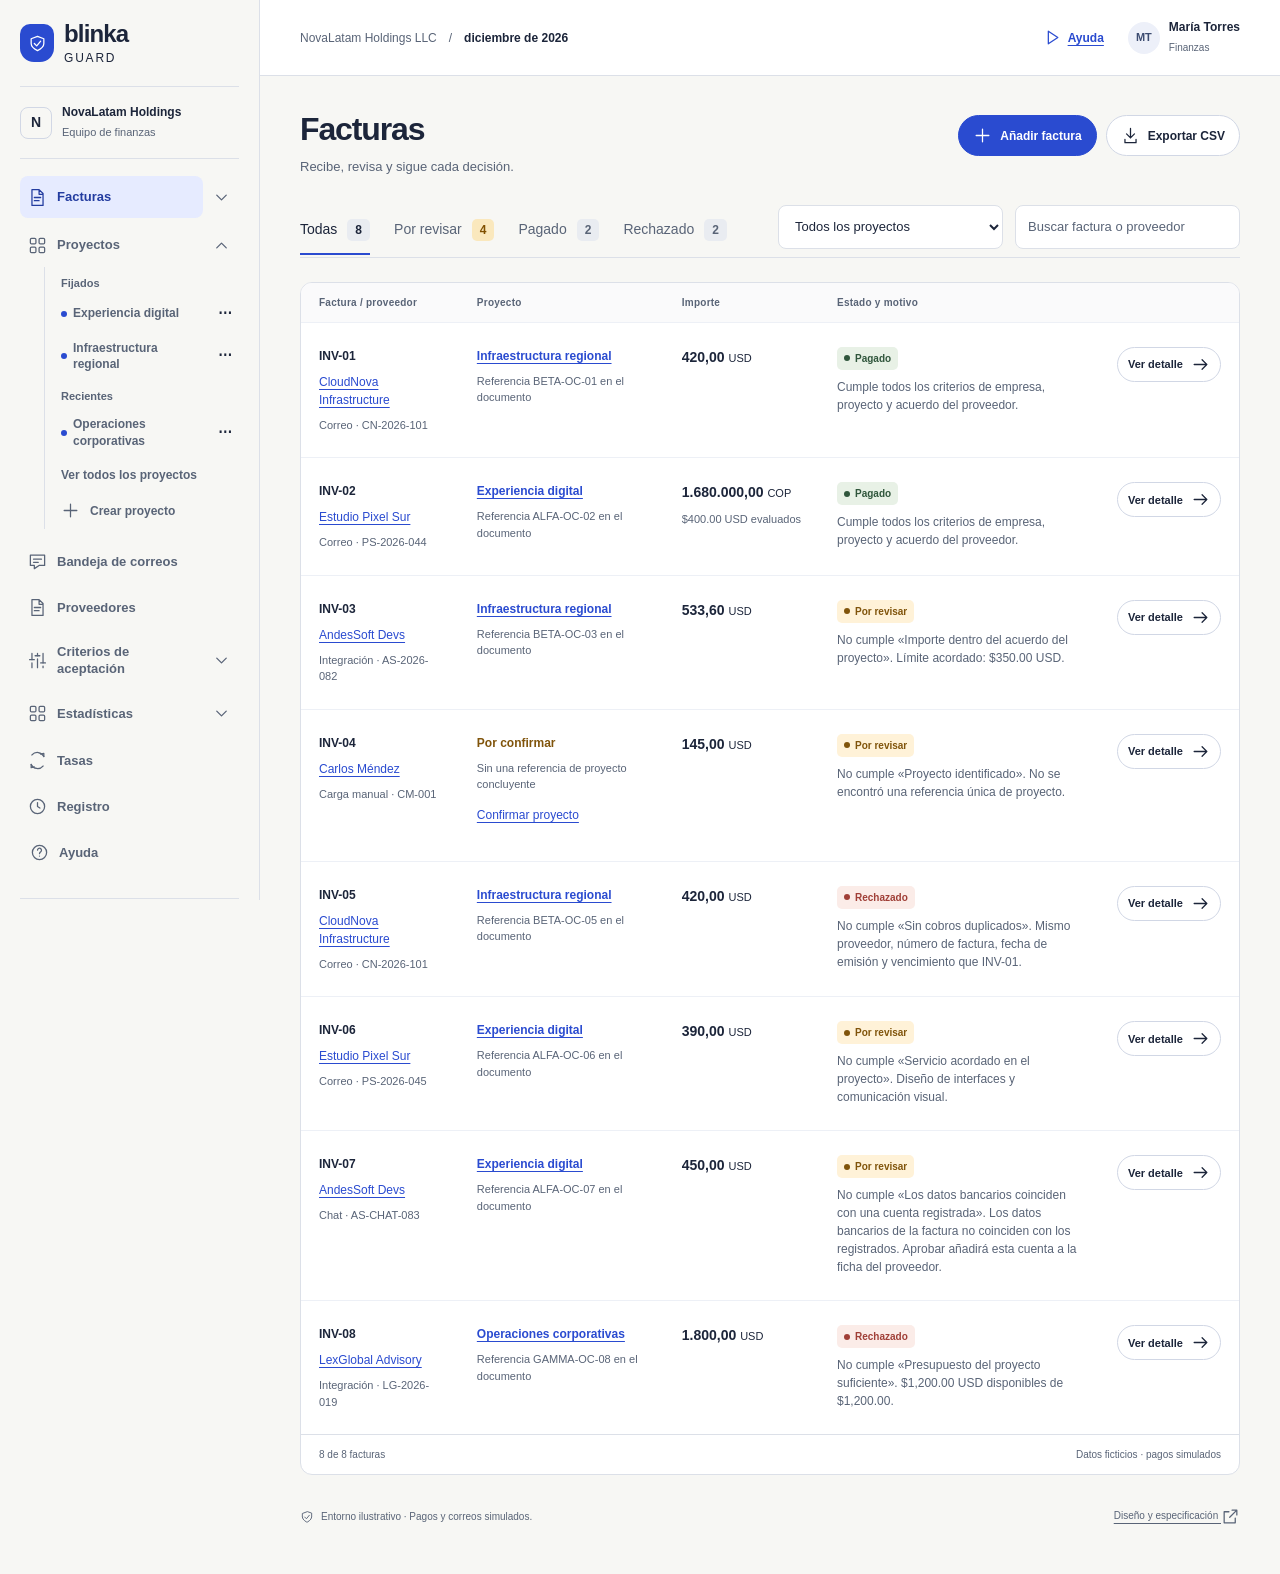
==== commit 36ed0a3e: "Apply approved invoice provider and exchange rate designs" ====
--- a/outputs/index.html
+++ b/outputs/index.html
@@ -22,6 +22,12 @@
   <script defer src="assets/providers-projects.js"></script>
   <script defer src="assets/rates-page.js"></script>
   <script defer src="assets/invoices-page.js"></script>
+  <link rel="stylesheet" href="assets/provider-list.css">
+  <script defer src="assets/provider-list.js"></script>
+  <link rel="stylesheet" href="assets/provider-detail.css">
+  <script defer src="assets/provider-detail.js"></script>
+  <link rel="stylesheet" href="assets/invoice-detail.css">
+  <script defer src="assets/invoice-detail.js"></script>
   <script defer src="assets/app.js"></script>
 </head>
 <body>
--- a/outputs/assets/rates-page.css
+++ b/outputs/assets/rates-page.css
@@ -1,3 +1 @@
-.rg-market{display:grid;gap:24px;margin-bottom:24px}.rg-pairs{display:grid;grid-template-columns:repeat(4,minmax(0,1fr));gap:12px}.rg-pair{display:flex;flex-direction:column;align-items:flex-start;gap:8px;text-align:left;border:1px solid var(--line);border-radius:var(--radius);background:var(--surface);color:var(--ink);padding:18px;min-height:112px;cursor:pointer;font:inherit}.rg-pair:hover{border-color:var(--accent)}.rg-pair.is-selected{border-color:var(--accent);box-shadow:inset 0 0 0 1px var(--accent);background:var(--mint)}.rg-pair span{font-weight:650;font-size:12px}.rg-pair strong{font-size:20px;line-height:1.35;letter-spacing:-.02em}.rg-pair small{color:var(--muted);font-size:12px}.rg-pair:focus-visible{outline:3px solid var(--accent);outline-offset:3px}.rg-section-head{display:flex;align-items:center;justify-content:space-between;gap:18px;margin-bottom:24px}.rg-section-head h2{margin:0 0 8px}.rg-section-head p{margin:0}.rg-section-head .button-row{margin:0;flex-wrap:nowrap}.rg-section-head .btn{min-height:44px;white-space:nowrap}.rg-chart-summary{display:flex;gap:40px;margin-bottom:18px;flex-wrap:wrap}.rg-chart-summary>div{display:flex;flex-direction:column;gap:8px}.rg-chart-summary strong{font-size:24px;font-weight:650;letter-spacing:-.02em}.rg-chart-summary .rg-minmax{font-size:20px}.rg-rise{color:var(--accent)}.rg-fall{color:var(--danger)}.rg-chart{display:block;width:100%;max-height:400px;overflow:visible}.rg-chart text{fill:var(--muted);font-size:11px;font-family:var(--font)}.rg-grid{stroke:var(--line);stroke-dasharray:4 4}.rg-up{fill:var(--accent);stroke:var(--accent)}.rg-down{fill:var(--danger);stroke:var(--danger)}.rg-volume{opacity:.25;stroke:none}.rg-chart-foot{display:flex;justify-content:space-between;gap:12px;flex-wrap:wrap;margin-top:12px}.rg-chart-foot i{display:inline-block;width:8px;height:8px;margin:0 4px 0 8px}.rg-legend-up{background:var(--accent)}.rg-legend-down{background:var(--danger)}.rg-applied{border-top:1px solid var(--line);padding-top:24px;margin-top:24px;display:flex;align-items:center;justify-content:space-between;gap:18px}.rg-applied>div{display:flex;flex-direction:column;gap:8px}.rg-applied strong{font-size:20px}.rg-applied .btn{flex-shrink:0}.rg-comparison{margin-top:24px}.rg-table-scroll{overflow-x:auto}.rg-comparison table{width:100%;border-collapse:collapse;min-width:600px}.rg-comparison th{text-align:left;font-size:12px;font-weight:600;color:var(--muted);padding:12px;border-bottom:1px solid var(--line)}.rg-comparison td{padding:18px 12px;border-bottom:1px solid var(--line)}.rg-comparison tr:last-child td{border-bottom:0}.rg-source{max-width:260px;overflow-wrap:anywhere}.rg-source small{display:block;color:var(--muted);margin-top:4px}.rg-history{min-width:0}.rg-comparison .btn{min-height:44px}.rates-layout>section{min-width:0}@media(max-width:1000px){.rg-pairs{grid-template-columns:repeat(2,minmax(0,1fr))}.rg-chart-summary{gap:24px}}@media(max-width:600px){.rg-section-head{align-items:flex-start;flex-direction:column}.rg-applied{align-items:flex-start;flex-direction:column}.rg-pair{padding:12px}.rg-pair strong{font-size:18px}.rg-chart-summary strong{font-size:20px}.rg-chart-summary{gap:18px}.rg-history{padding:18px}.rg-chart-foot{font-size:11px}.rg-section-head .button-row{width:100%}.rg-section-head .button-row .btn{flex:1}}
-.rg-table-scroll:focus-visible{outline:3px solid var(--accent);outline-offset:3px}
-@media(max-width:700px){.rg-comparison table{display:table}.rg-comparison thead{display:table-header-group}.rg-comparison tbody{display:table-row-group}.rg-comparison table tr{display:table-row}.rg-comparison table th,.rg-comparison table tbody tr td{display:table-cell!important;position:static;width:auto}.rg-comparison table td:before{display:none}}
+.rg-heading{align-items:center}.rg-header-actions{display:flex;align-items:center;gap:10px}.rg-header-actions>.btn{height:46px;min-height:46px;max-height:46px;padding:0 18px;line-height:1;font-size:13px;font-weight:600;white-space:nowrap;box-sizing:border-box}.rg-header-actions>#fetch-rates{background:var(--surface);color:var(--ink)}.rg-section-heading{display:flex;align-items:center;justify-content:space-between;gap:16px;margin-bottom:14px}.rg-section-heading h2{font-size:16px;margin:0}.rg-favorites{display:grid;grid-template-columns:repeat(4,minmax(0,1fr));gap:14px;margin-bottom:28px}.rg-favorite{background:var(--surface);border:1px solid var(--line);border-radius:var(--radius);padding:16px 18px;min-width:0}.rg-favorite-top,.rg-favorite-bottom{display:flex;justify-content:space-between;align-items:center;gap:10px}.rg-favorite-top{font-size:13px}.rg-favorite-bottom{align-items:flex-start}.rg-favorite-bottom>span{overflow-wrap:anywhere;padding-top:7px}.rg-value{font-size:clamp(14px,1.45vw,21px);font-weight:600;letter-spacing:-.02em;margin:8px 0 2px;white-space:nowrap;font-variant-numeric:tabular-nums}.rg-star{border:0;background:transparent;font:inherit;font-size:22px;line-height:1;min-width:36px;min-height:36px;padding:4px;color:var(--muted);cursor:pointer;flex-shrink:0}.rg-star.is-active{color:var(--accent)}.rg-link{border:0;background:transparent;color:var(--accent);font:inherit;font-size:12px;padding:7px 0;min-height:36px;cursor:pointer;flex-shrink:0}.rg-toolbar{margin-bottom:16px}.rg-search{display:block;width:340px;max-width:100%}.rg-search input{width:100%;min-height:44px;padding:10px 12px;border:1px solid var(--line);border-radius:8px;background:var(--surface);color:var(--ink);font:inherit;font-size:13px}.rg-table-scroll{overflow:auto;border:1px solid var(--line);border-radius:var(--radius);background:var(--surface)}.rg-table-scroll table{width:100%;min-width:740px;border-collapse:collapse;text-align:left}.rg-table-scroll th,.rg-table-scroll td{padding:15px 20px;border-bottom:1px solid var(--line);font-size:13px}.rg-table-scroll th{font-size:12px;font-weight:500;color:var(--muted);background:var(--bg)}.rg-table-scroll th:first-child,.rg-table-scroll td:first-child{width:48px;padding:12px 8px 12px 15px}.rg-table-scroll td:last-child,.rg-table-scroll th:last-child{text-align:right}.rg-table-scroll tbody tr:last-child td{border-bottom:0}.rg-conversion{font-variant-numeric:tabular-nums;white-space:nowrap}.rg-source{max-width:280px;overflow-wrap:anywhere}.rg-source strong{display:block;font-size:12px;font-weight:500;color:var(--muted)}.rg-source small{display:block;color:var(--muted);margin-top:4px}.rg-foot{display:flex;justify-content:space-between;align-items:center;gap:20px;margin-top:16px}.rg-dialog{width:calc(100% - 32px);max-width:560px;max-height:90vh;overflow:auto;border:1px solid var(--line);border-radius:var(--radius);padding:24px;background:var(--surface);color:var(--ink)}.rg-dialog::backdrop{background:rgba(28,37,58,.4)}.rg-dialog h2{font-size:22px;margin:0 0 20px}.rg-dialog input[readonly]{background:var(--bg);color:var(--muted)}.rg-dialog #pair-form>.btn{margin:6px 8px 0 0}.rg-history-row{padding:12px 0;border-bottom:1px solid var(--line)}.rg-history-row h3{font-size:14px;margin:0 0 6px}.rg-history-row p{font-size:13px;overflow-wrap:anywhere}.rg-proposal{margin-top:20px}.rg-star:focus-visible,.rg-link:focus-visible,.rg-table-scroll:focus-visible{outline:3px solid var(--accent);outline-offset:3px}@media(max-width:1100px){.rg-heading{align-items:flex-start;flex-direction:column}.rg-favorites{grid-template-columns:repeat(2,minmax(0,1fr))}.rg-value{font-size:21px}}@media(max-width:650px){.rg-header-actions{flex-wrap:wrap;width:100%}.rg-header-actions>.btn{flex:1 1 auto}.rg-section-heading{align-items:flex-start}.rg-section-heading .small{max-width:170px;text-align:right}.rg-favorites{gap:10px}.rg-favorite{padding:12px}.rg-value{font-size:15px}.rg-search{width:100%}.rg-foot{align-items:flex-start;flex-direction:column;gap:6px}.rg-table-scroll table{display:table}.rg-table-scroll thead{display:table-header-group}.rg-table-scroll tbody{display:table-row-group}.rg-table-scroll table tr{display:table-row}.rg-table-scroll table th,.rg-table-scroll table tbody tr td{display:table-cell!important;position:static;width:auto}.rg-table-scroll table td:before{display:none}}
--- a/outputs/assets/invoices-page.css
+++ b/outputs/assets/invoices-page.css
@@ -8,3 +8,5 @@
  .iv-list .iv-table td:nth-child(4):before{content:'Decisión';display:block;font-size:11px;color:var(--muted);margin-bottom:8px}.iv-list .iv-table .iv-reason,.iv-list .iv-table .iv-evidence,.iv-list .iv-table .iv-origin{max-width:none;min-width:0}
  .iv-list .iv-row-actions{flex-direction:row;justify-content:flex-start;gap:20px;border-top:1px solid var(--line);padding-top:12px}.iv-list .iv-table .badge{font-size:11px}.iv-list .iv-table .iv-provider{font-size:13px}
 }
+
+.iv-summary{margin-bottom:24px}.iv-toolbar{display:flex;justify-content:space-between;align-items:center;gap:24px;border-bottom:1px solid var(--line);margin-bottom:24px}.iv-tabs{display:flex;gap:24px}.iv-tab{display:flex;gap:10px;align-items:center;background:none;border:0;border-bottom:2px solid transparent;color:var(--muted);padding:12px 0;min-height:48px;font:inherit;font-size:14px;white-space:nowrap}.iv-tab[aria-pressed=true]{border-bottom-color:var(--accent);color:var(--ink)}.iv-tab strong{background:#e9ecf1;border-radius:5px;padding:2px 8px;font-size:12px}.iv-tab.attention strong{background:#fae8bd;color:#805000}.iv-tools{display:flex;gap:12px;align-items:center;padding-bottom:8px}.iv-tools select,.iv-tools input{font:inherit;font-size:13px;padding:10px 12px;border:1px solid var(--line);border-radius:8px;min-height:44px;background:white;color:var(--ink);width:225px}.iv-budget{padding-bottom:24px;border-bottom:1px solid var(--line)}.iv-budget-head{display:flex;justify-content:space-between;gap:16px;align-items:center;margin-bottom:16px}.iv-budget-head strong{font-size:26px}.iv-budget-head small{font-size:12px;font-weight:400;color:var(--muted)}.iv-track{height:10px;background:#e1e5ed;border-radius:6px;display:flex;overflow:hidden}.iv-track i{background:var(--accent)}.iv-track .held{background:#d6aa56}.iv-legend{display:flex;justify-content:space-between;gap:12px;margin-top:12px;font-size:12px;color:var(--muted)}.iv-budget p{font-size:12px;color:var(--muted);margin-top:16px}.iv-list .table-footer{border-top:1px solid var(--line)}.iv-row-actions>a{white-space:nowrap}@media(max-width:1150px){.iv-toolbar{flex-wrap:wrap;gap:12px}.iv-tools{margin-left:auto}}@media(max-width:600px){.iv-tabs{gap:18px;max-width:100%;overflow:auto}.iv-tab{font-size:12px}.iv-tools{width:100%}.iv-tools input,.iv-tools select{width:50%;min-width:0}.iv-budget-head strong{font-size:21px}.iv-legend{flex-wrap:wrap}.iv-summary{margin-bottom:18px}}
--- a/outputs/assets/provider-list.css
+++ b/outputs/assets/provider-list.css
@@ -0,0 +1,2 @@
+.pl-page .page-heading{align-items:center}.pl-page .btn{border-radius:24px}.pl-plus{font-size:24px;line-height:1;font-weight:400}.pl-toolbar{display:flex;align-items:center;justify-content:space-between;gap:20px;padding-bottom:20px;margin-bottom:20px;border-bottom:1px solid var(--line)}.pl-toolbar .pl-search{width:100%;max-width:432px;min-height:44px;padding:8px 12px;border-radius:8px;gap:12px}.pl-search input{font-size:13px;min-height:24px}.pl-toolbar select{width:252px;min-height:44px;flex-shrink:0;padding:8px 12px;border:1px solid var(--line);border-radius:8px;background:var(--surface);color:var(--text);font-size:13px}.pl-table-wrap{background:var(--surface);border:1px solid var(--line);border-radius:var(--radius)}.pl-table{table-layout:fixed;min-width:960px}.pl-table th{font-size:12px;font-weight:500;letter-spacing:0}.pl-table th,.pl-table td{padding:20px}.pl-table th:nth-child(1){width:25%}.pl-table th:nth-child(2){width:20%}.pl-table th:nth-child(3){width:15%}.pl-table th:nth-child(4){width:26%}.pl-table th:nth-child(5){width:14%}.pl-table td:last-child{text-align:right}.pl-name{font-size:14px;font-weight:600;display:block;overflow:hidden;text-overflow:ellipsis;white-space:nowrap}.pl-country{display:block;color:var(--muted);margin-top:4px}.pl-service{font-size:13px;color:var(--muted);display:-webkit-box;-webkit-line-clamp:2;-webkit-box-orient:vertical;overflow:hidden;overflow-wrap:anywhere}.pl-projects,.pl-currencies{display:flex;align-items:center;gap:8px;min-width:0}.pl-currencies{white-space:nowrap;color:var(--muted)}.pl-project,.pl-more{border:1px solid var(--line);border-radius:8px;font-size:12px;min-height:40px;padding:8px;color:var(--accent);background:var(--surface)}.pl-project{background:var(--bg);color:var(--muted);min-width:0;overflow:hidden;text-overflow:ellipsis;white-space:nowrap;text-align:left}.pl-more{flex-shrink:0;font-weight:600}.pl-project:hover,.pl-more:hover{background:var(--mint)}.pl-count{margin:16px 0}.pl-table .pl-empty{text-align:center;padding:40px;color:var(--muted)}.pl-sr-only{position:absolute;width:1px;height:1px;overflow:hidden;clip-path:inset(50%)}.pl-dialog{width:calc(100% - 32px);max-width:560px;max-height:85vh;overflow:auto;border:1px solid var(--line);border-radius:var(--radius);padding:24px;color:var(--text);background:var(--surface)}.pl-dialog::backdrop{background:rgba(28,37,58,.4)}.pl-dialog h2{overflow-wrap:anywhere}.pl-modal-list{list-style:none;margin:16px 0 0;padding:0;max-height:360px;overflow:auto}.pl-modal-list li{display:flex;justify-content:space-between;gap:16px;padding:16px 0;border-bottom:1px solid var(--line);font-size:13px;overflow-wrap:anywhere}.pl-modal-list li span{text-align:right}.pl-dialog-actions{display:flex;justify-content:flex-end;margin-top:24px}@media(max-width:650px){.pl-toolbar{flex-direction:column;align-items:stretch;gap:12px}.pl-toolbar .pl-search,.pl-toolbar select{max-width:none;width:100%}.pl-page .page-heading{gap:12px}.pl-page .page-heading .btn{padding:8px 12px}.pl-dialog{padding:20px}}
+.pl-page{min-width:0;max-width:100%}.pl-table-wrap{max-width:100%;overflow-x:auto;overscroll-behavior-x:contain}.pl-table{width:100%}
--- a/outputs/assets/provider-detail.css
+++ b/outputs/assets/provider-detail.css
@@ -0,0 +1 @@
+.pd-page{padding-bottom:88px}.pd-heading{display:flex;justify-content:space-between;align-items:center;gap:18px;margin:18px 0 28px}.pd-heading h1{margin:0;font-size:29px;letter-spacing:-.7px}.pd-layout{display:grid;grid-template-columns:1fr 1fr;gap:22px;align-items:start}.pd-col{display:grid;gap:20px;min-width:0}.pd-page .panel{margin:0;padding:24px;border-radius:12px}.pd-page h2{font-size:17px;margin:0}.pd-head{display:flex;justify-content:space-between;align-items:center;gap:12px;margin-bottom:18px}.pd-form{display:grid;grid-template-columns:1fr 1fr;gap:16px;margin-top:20px}.pd-form .field{margin:0;min-width:0}.pd-wide{grid-column:1/-1}.pd-page .field input,.pd-page .field textarea,.pd-page .field select{width:100%}.pd-page .btn{border-radius:22px}.pd-bank{padding:13px 0;border-bottom:1px solid var(--line,#edf0f5)}.pd-bank:first-child{padding-top:0}.pd-bank:last-child{border:0;padding-bottom:0}.pd-bank p{margin:5px 0}.pd-project{display:flex;justify-content:space-between;align-items:center;gap:16px;border-top:1px solid #edf0f5;padding:16px 0}.pd-project:first-child{border:0;padding-top:0}.pd-project strong{font-size:14px}.pd-project p{margin:5px 0 0}.pd-project .btn{flex-shrink:0}.pd-note{border:0;border-top:1px solid #edf0f5;background:none;width:100%;text-align:left;padding:15px 0;color:inherit;display:block;cursor:pointer}.pd-note:first-child{border:0;padding-top:0}.pd-note strong{display:block;font-size:13px;margin-bottom:6px}.pd-note p{font-size:12px;color:#657188;display:-webkit-box;-webkit-line-clamp:2;-webkit-box-orient:vertical;overflow:hidden;margin:0 0 8px}.pd-note small{font-size:11px;color:#657188}.pd-note:hover strong{color:#2a4bd0}.pd-tag{font-size:11px;background:#f1f3f8;border-radius:4px;padding:3px 6px}.pd-savebar{position:sticky;bottom:0;z-index:10;background:#f7f7f4f5;border:1px solid #dce2ec;border-radius:12px;padding:16px 24px;backdrop-filter:blur(8px);display:flex;justify-content:space-between;align-items:center;gap:18px;margin-top:24px}.pd-savebar>span{font-size:12px;color:#526078}.pd-savebar .button-row{margin:0;flex-shrink:0}.pd-page dialog{width:calc(100% - 30px);max-width:540px;max-height:88vh;overflow:auto;border:1px solid #dce2ec;border-radius:14px;padding:25px;color:#1c253a}.pd-page dialog::backdrop{background:#1c253a66}.pd-page dialog h2{margin-bottom:18px}.pd-page dialog .field{margin:15px 0}.pd-page dialog .button-row{justify-content:flex-end;margin-top:24px}.pd-full-note{padding:12px 0;border-bottom:1px solid #edf0f5}.pd-full-note p{white-space:pre-wrap;overflow-wrap:anywhere;font-size:13px}.pd-full-note h3{font-size:15px}.pd-full-note small{color:#657188}.pd-choice{display:flex;gap:10px;align-items:flex-start;padding:14px 0;border-bottom:1px solid #edf0f5}.pd-choice input,.pd-checks input{width:auto!important}.pd-choice small{display:block;color:#657188;margin-top:5px}.pd-checks{display:flex;gap:15px;flex-wrap:wrap;border:1px solid #dce2ec;padding:12px}.pd-checks label{display:flex;gap:6px;align-items:center}.pd-notice{padding:12px;background:#f3f5fb;border-radius:8px;color:#657188;font-size:12px}.pd-currency-picker{position:relative}#pd-options{position:absolute;top:100%;left:0;right:0;z-index:15;max-height:230px;overflow:auto;background:#fff;border:1px solid #cbd4e2;border-radius:8px;box-shadow:0 8px 22px #1c253a18;margin-top:5px;padding:5px}#pd-options button{display:block;width:100%;border:0;background:#fff;text-align:left;padding:10px;border-radius:5px;font-size:13px;color:#1c253a;cursor:pointer}#pd-options button:hover,#pd-options button:focus{background:#eef1fc}#pd-currencies{display:flex;flex-wrap:wrap;gap:8px;margin-top:12px}.pd-currency{display:flex;align-items:center;gap:8px;background:#eef1f8;border:1px solid #dce2ec;border-radius:6px;padding:5px 7px 5px 10px;color:#1c253a;font-size:12px}.pd-currency button{display:grid;place-items:center;width:25px;height:25px;background:none;border:0;color:#596780;font-size:18px;border-radius:4px;cursor:pointer}.pd-currency button:hover{background:#dce2ef}@media(max-width:1000px){.pd-layout{grid-template-columns:1fr}.pd-heading h1{font-size:25px}}@media(max-width:540px){.pd-heading{align-items:flex-start;flex-direction:column}.pd-page .panel{padding:18px}.pd-form{grid-template-columns:1fr}.pd-wide{grid-column:auto}.pd-savebar{padding:12px;align-items:flex-start}.pd-savebar .button-row{gap:6px}.pd-savebar .btn{padding:9px}.pd-project{align-items:flex-start}.pd-head{flex-wrap:wrap}}
--- a/outputs/assets/invoice-detail.css
+++ b/outputs/assets/invoice-detail.css
@@ -0,0 +1 @@
+.id-layout{display:grid;grid-template-columns:minmax(0,1fr) minmax(0,1.06fr);gap:24px;align-items:start}.id-left,.id-right{display:grid;gap:18px;min-width:0}.id-heading h1{font-size:28px;letter-spacing:-.7px}.id-heading p{font-size:13px;color:var(--muted)}.id-page .panel{margin:0;padding:24px}.id-page .evidence{border-radius:12px;overflow:hidden}.id-page .detail-secondary{margin:0}.id-context h2{font-size:17px;margin:0 0 16px}.id-context dl{margin:0}.id-context dl>div{display:grid;grid-template-columns:105px 1fr;gap:16px;margin:13px 0}.id-context dt,.id-context dd span{font-size:12px;color:var(--muted)}.id-context dd{margin:0;font-size:13px}.id-context>.button-row{border-top:1px solid var(--line,#e5e9ef);padding-top:18px;margin-top:20px}.id-decision>h2{font-size:24px;line-height:1.3;letter-spacing:-.5px;margin:12px 0 8px}.id-description,.id-decision p{color:var(--muted);line-height:1.65}.id-progress{display:flex;gap:12px;align-items:baseline;margin:22px 0 16px;font-size:13px}.id-progress strong{font-size:18px;color:var(--ink,#1c253a)}.id-issue{border:1px solid #ecd6ab;border-radius:9px;padding:16px;margin:12px 0;background:#fffaf0}.id-issue h3,.id-rejected-issue h3,.id-check h3{font-size:14px;line-height:1.45;margin:0}.id-issue p{font-size:13px;margin:7px 0 12px}.id-issue .button-row{gap:7px}.id-rejected-issue{background:#fffafa;border-color:#ead6d2}.id-passed{margin-top:20px;border:1px solid var(--line,#dce2ec);border-radius:10px;padding:15px 18px;background:#fafbf9;font-size:12px}.id-passed summary{cursor:pointer;font-weight:600;min-height:24px}.id-passed .inner{padding-top:14px}.id-check{display:grid;grid-template-columns:20px 1fr;gap:10px;margin:12px 0}.id-check>span{color:#4a7855}.id-check p{font-size:12px;margin:3px 0}.id-resolution{border-top:1px solid var(--line,#e5e9ef);padding-top:20px;margin-top:22px}.id-resolution h3{font-size:16px;margin:0}.id-resolution>p{font-size:13px;margin:7px 0 14px}.id-resolution .button-row{margin-top:16px}.id-suggestions{display:flex;gap:6px;flex-wrap:wrap}.id-suggestions button{font:inherit;font-size:11px;border:1px solid #dce2ec;border-radius:20px;background:white;padding:6px 9px;color:#596780;cursor:pointer}.id-next{margin-top:22px;background:#f4f6fc;border-radius:8px;padding:15px;font-size:12px}.id-next p{margin:4px 0 0}.id-editor .inner{padding:18px}.id-page .btn:disabled{opacity:.45;cursor:not-allowed}.id-page .human-note p{margin-top:8px}.id-page pre{white-space:pre-wrap;overflow-wrap:anywhere}.id-page .evidence-title{padding:16px 20px}.id-page .extraction{padding:20px}.id-page .evidence-caption{padding:0 20px}.id-page .paper{margin:0 20px}.id-page .notice{margin-bottom:18px}.id-page summary:focus-visible,.id-page button:focus-visible{outline:3px solid #2a4bd0;outline-offset:3px}@media(max-width:900px){.id-layout{grid-template-columns:1fr}.id-heading{align-items:flex-start;gap:16px}.id-page .panel{padding:20px}}@media(max-width:500px){.id-heading{flex-direction:column}.id-context dl>div{grid-template-columns:85px 1fr}.id-heading h1{font-size:24px}}@media print{.id-page .back,.id-heading>.btn,.id-context>.button-row,.id-editor,.id-resolution,.id-issue .button-row{display:none}.id-layout{grid-template-columns:1fr 1fr}.id-page .panel{break-inside:avoid}}
